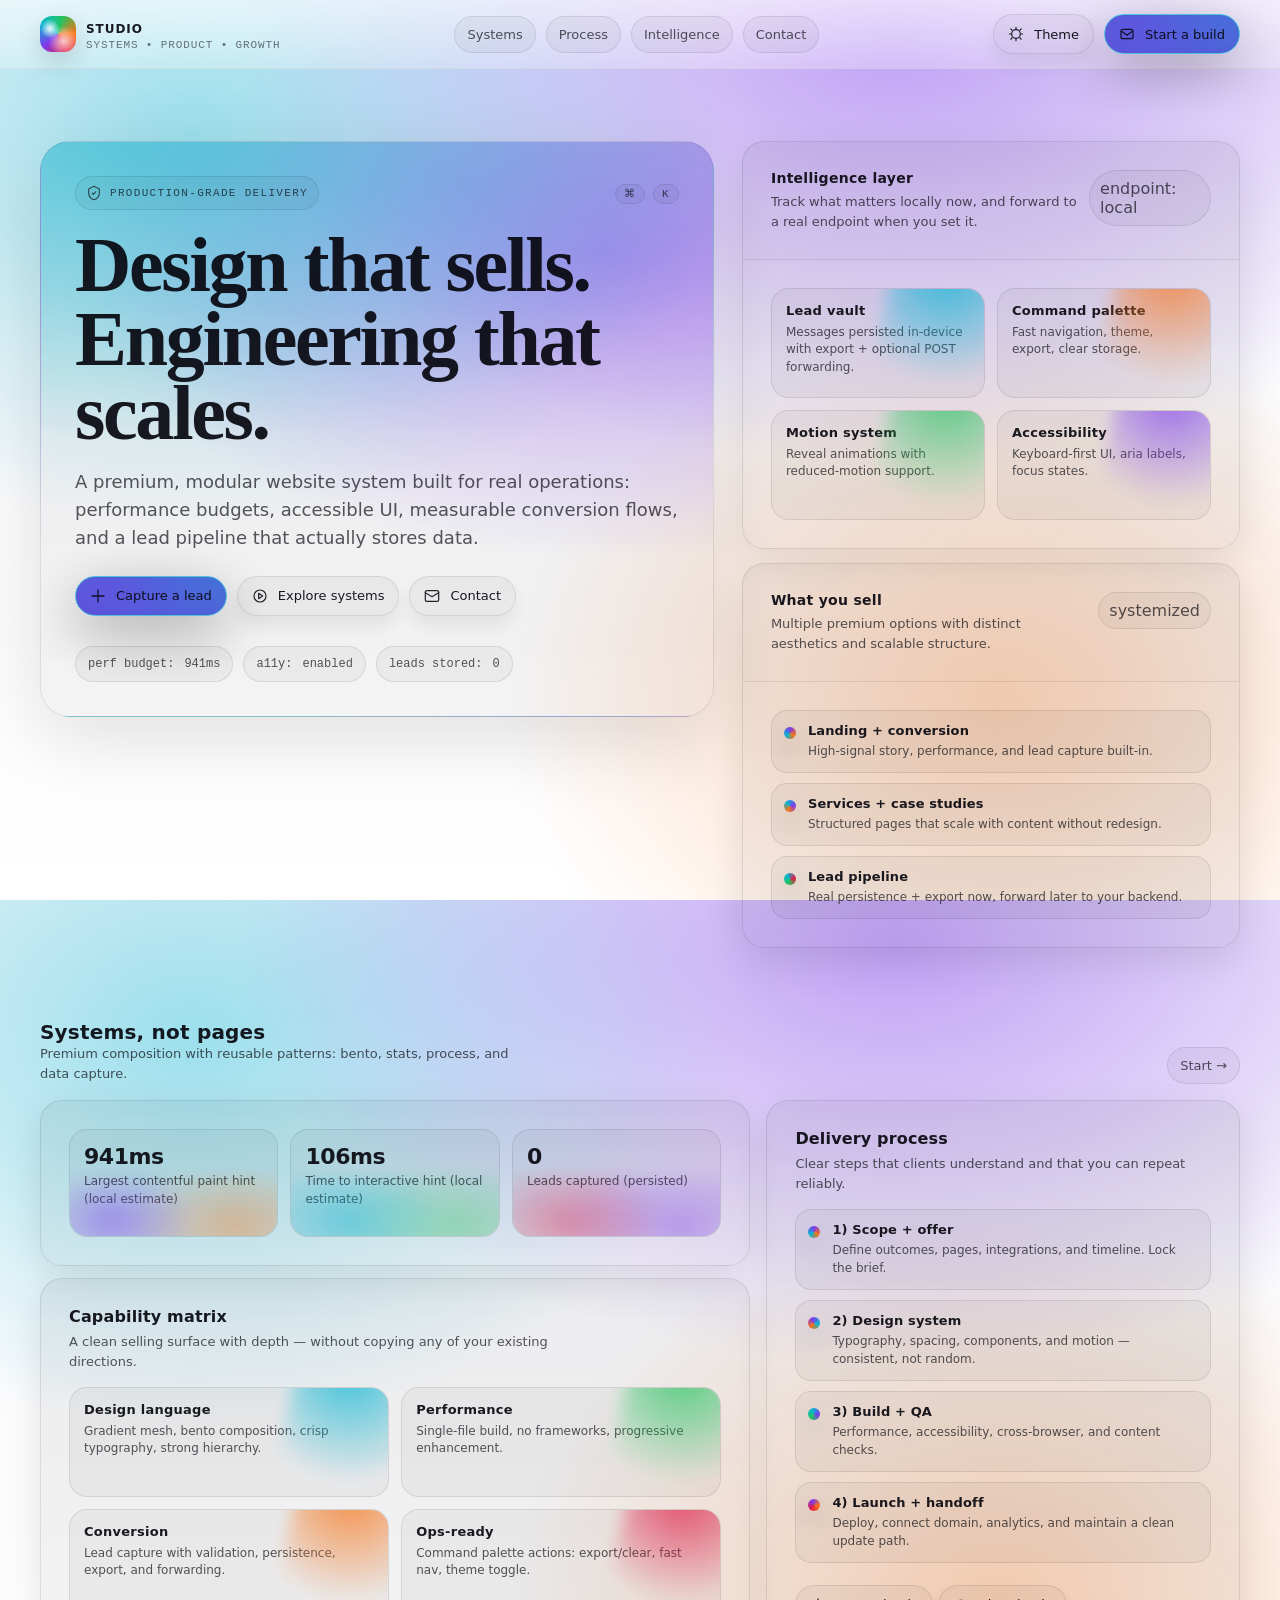
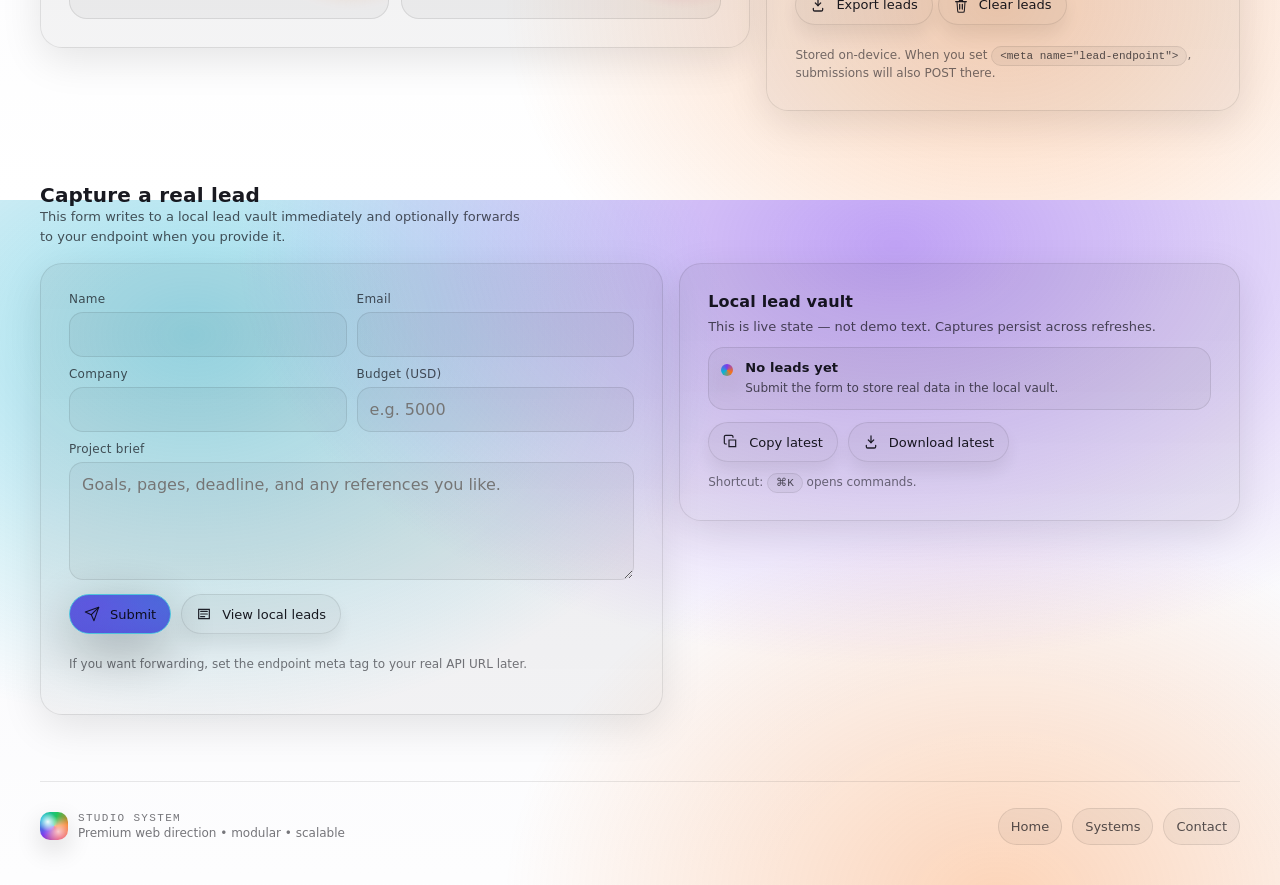
==== index.html @ f73c907c "Add files via upload" ====
<!doctype html>
<html lang="en">
<head>
  <meta charset="utf-8" />
  <meta name="viewport" content="width=device-width,initial-scale=1,viewport-fit=cover" />
  <meta name="color-scheme" content="light dark" />
  <meta name="theme-color" content="#0b0b12" />
  <meta name="description" content="Premium websites engineered to scale: performance, design, and real-world delivery." />
  <title>Studio — Premium Web Systems</title>

  <!-- Optional: set your real endpoint later (no assumption). If present, form will POST there. -->
  <meta name="lead-endpoint" content="" />

  <style>
    :root{
      --bg0:#06060b;
      --bg1:#0a0b14;
      --card: rgba(255,255,255,.06);
      --card2: rgba(255,255,255,.09);
      --stroke: rgba(255,255,255,.14);
      --stroke2: rgba(255,255,255,.22);
      --text: rgba(255,255,255,.92);
      --muted: rgba(255,255,255,.68);
      --muted2: rgba(255,255,255,.52);
      --shadow: 0 22px 80px rgba(0,0,0,.55);
      --shadow2: 0 12px 40px rgba(0,0,0,.45);
      --radius: 22px;
      --radius2: 16px;
      --pad: clamp(18px, 2.2vw, 28px);
      --w: min(1200px, calc(100vw - 40px));
      --mono: ui-monospace, SFMono-Regular, Menlo, Monaco, Consolas, "Liberation Mono", "Courier New", monospace;
      --sans: ui-sans-serif, system-ui, -apple-system, Segoe UI, Roboto, Helvetica, Arial, "Apple Color Emoji","Segoe UI Emoji";
      --serif: ui-serif, "Iowan Old Style", "Palatino Linotype", Palatino, Georgia, serif;
      --ease: cubic-bezier(.2,.9,.2,1);
      --t: 260ms var(--ease);

      --a1: #7c3aed;
      --a2: #06b6d4;
      --a3: #22c55e;
      --a4: #f97316;
      --a5: #e11d48;
    }

    [data-theme="light"]{
      --bg0:#f7f7fb;
      --bg1:#ffffff;
      --card: rgba(0,0,0,.04);
      --card2: rgba(0,0,0,.06);
      --stroke: rgba(0,0,0,.10);
      --stroke2: rgba(0,0,0,.16);
      --text: rgba(7,7,14,.92);
      --muted: rgba(7,7,14,.68);
      --muted2: rgba(7,7,14,.55);
      --shadow: 0 22px 80px rgba(0,0,0,.12);
      --shadow2: 0 12px 40px rgba(0,0,0,.10);
    }

    *{ box-sizing:border-box; }
    html,body{ height:100%; }
    body{
      margin:0;
      font-family: var(--sans);
      color: var(--text);
      background:
        radial-gradient(1100px 700px at 70% 5%, color-mix(in oklab, var(--a1), transparent 55%) 0%, transparent 60%),
        radial-gradient(900px 650px at 15% 15%, color-mix(in oklab, var(--a2), transparent 62%) 0%, transparent 60%),
        radial-gradient(900px 700px at 78% 78%, color-mix(in oklab, var(--a4), transparent 70%) 0%, transparent 55%),
        linear-gradient(180deg, var(--bg0) 0%, var(--bg1) 100%);
      overflow-x:hidden;
    }

    a{ color:inherit; text-decoration:none; }
    button, input, textarea{ font:inherit; color:inherit; }
    ::selection{ background: color-mix(in oklab, var(--a2), transparent 55%); }

    .noise{
      pointer-events:none;
      position:fixed; inset:0;
      opacity:.08;
      mix-blend-mode: overlay;
      background-image:url("data:image/svg+xml,%3Csvg xmlns='http://www.w3.org/2000/svg' width='170' height='170'%3E%3Cfilter id='n'%3E%3CfeTurbulence type='fractalNoise' baseFrequency='.85' numOctaves='3' stitchTiles='stitch'/%3E%3C/filter%3E%3Crect width='170' height='170' filter='url(%23n)' opacity='.45'/%3E%3C/svg%3E");
      background-size:170px 170px;
      transform: translateZ(0);
    }

    .wrap{ width: var(--w); margin:0 auto; }

    .topbar{
      position: sticky; top:0;
      z-index: 50;
      backdrop-filter: blur(16px);
      background: linear-gradient(180deg, color-mix(in oklab, var(--bg1), transparent 40%) 0%, color-mix(in oklab, var(--bg1), transparent 72%) 100%);
      border-bottom: 1px solid color-mix(in oklab, var(--stroke), transparent 20%);
    }

    .nav{
      display:flex; align-items:center; justify-content:space-between;
      gap: 14px;
      padding: 14px 0;
    }

    .brand{
      display:flex; align-items:center; gap:10px;
      min-width: 210px;
    }

    .mark{
      width: 36px; height: 36px;
      border-radius: 12px;
      background:
        radial-gradient(14px 14px at 28% 35%, rgba(255,255,255,.95) 0%, transparent 68%),
        radial-gradient(22px 22px at 65% 70%, rgba(255,255,255,.75) 0%, transparent 70%),
        conic-gradient(from 230deg, var(--a1), var(--a2), var(--a3), var(--a4), var(--a5), var(--a1));
      box-shadow: 0 10px 30px rgba(0,0,0,.28);
      position:relative;
      overflow:hidden;
    }
    [data-theme="light"] .mark{ box-shadow: 0 10px 26px rgba(0,0,0,.14); }

    .brand b{
      letter-spacing:.08em;
      font-size: 12px;
      text-transform: uppercase;
    }
    .brand span{
      display:block;
      font-size: 11px;
      letter-spacing:.08em;
      text-transform: uppercase;
      color: var(--muted2);
      margin-top: 2px;
      font-family: var(--mono);
    }

    .links{
      display:flex; align-items:center; gap: 10px;
      flex-wrap:wrap;
      justify-content:center;
      padding: 0 10px;
    }

    .pill{
      display:inline-flex; align-items:center; gap:10px;
      padding: 10px 12px;
      border-radius: 999px;
      border: 1px solid color-mix(in oklab, var(--stroke), transparent 10%);
      background: color-mix(in oklab, var(--card), transparent 5%);
      transition: transform var(--t), background var(--t), border-color var(--t);
      user-select:none;
      white-space:nowrap;
      font-size: 13px;
      color: var(--muted);
    }
    .pill:hover{ transform: translateY(-1px); background: color-mix(in oklab, var(--card2), transparent 0%); border-color: var(--stroke2); color: var(--text); }
    .pill:active{ transform: translateY(0px) scale(.99); }

    .actions{
      display:flex; align-items:center; justify-content:flex-end;
      min-width: 210px;
      gap:10px;
    }

    .btn{
      display:inline-flex; align-items:center; justify-content:center;
      gap:10px;
      padding: 11px 14px;
      border-radius: 999px;
      border: 1px solid color-mix(in oklab, var(--stroke), transparent 10%);
      background: color-mix(in oklab, var(--card), transparent 0%);
      box-shadow: 0 10px 24px rgba(0,0,0,.16);
      transition: transform var(--t), background var(--t), border-color var(--t), box-shadow var(--t);
      font-size: 13px;
      color: var(--text);
      cursor:pointer;
      user-select:none;
      white-space:nowrap;
    }
    [data-theme="light"] .btn{ box-shadow: 0 10px 20px rgba(0,0,0,.08); }

    .btn:hover{
      transform: translateY(-1px);
      background: color-mix(in oklab, var(--card2), transparent 0%);
      border-color: var(--stroke2);
      box-shadow: 0 14px 40px rgba(0,0,0,.24);
    }
    .btn:active{ transform: translateY(0px) scale(.99); }

    .btn.primary{
      border-color: color-mix(in oklab, var(--a2), white 15%);
      background:
        radial-gradient(700px 300px at 20% 20%, color-mix(in oklab, var(--a1), transparent 30%) 0%, transparent 55%),
        radial-gradient(700px 300px at 80% 30%, color-mix(in oklab, var(--a2), transparent 25%) 0%, transparent 55%),
        linear-gradient(180deg, color-mix(in oklab, var(--a2), black 25%) 0%, color-mix(in oklab, var(--a1), black 22%) 100%);
      box-shadow: 0 16px 55px rgba(0,0,0,.32);
    }
    .btn.primary:hover{ border-color: color-mix(in oklab, var(--a2), white 40%); }

    .icon{
      width: 16px; height: 16px;
      display:inline-block;
      flex:0 0 auto;
      opacity:.95;
    }

    .hero{
      padding: clamp(36px, 6vw, 72px) 0 36px;
      position:relative;
    }

    .heroGrid{
      display:grid;
      grid-template-columns: 1.15fr .85fr;
      gap: clamp(18px, 3vw, 28px);
      align-items: start;
    }

    .headline{
      border-radius: calc(var(--radius) + 8px);
      border: 1px solid color-mix(in oklab, var(--stroke), transparent 10%);
      background:
        radial-gradient(1200px 500px at 10% 0%, color-mix(in oklab, var(--a2), transparent 55%) 0%, transparent 60%),
        radial-gradient(900px 500px at 85% 20%, color-mix(in oklab, var(--a1), transparent 55%) 0%, transparent 60%),
        linear-gradient(180deg, color-mix(in oklab, var(--card2), transparent 0%) 0%, color-mix(in oklab, var(--card), transparent 0%) 100%);
      box-shadow: var(--shadow);
      overflow:hidden;
      position:relative;
    }

    .headlineInner{
      padding: clamp(20px, 3vw, 34px);
      display:flex; flex-direction:column; gap: 18px;
    }

    .kicker{
      display:flex; align-items:center; justify-content:space-between;
      gap: 14px;
      color: var(--muted2);
      font-family: var(--mono);
      text-transform: uppercase;
      letter-spacing: .12em;
      font-size: 11px;
    }

    .badge{
      display:inline-flex; align-items:center; gap:8px;
      padding: 8px 10px;
      border-radius: 999px;
      border: 1px solid color-mix(in oklab, var(--stroke), transparent 10%);
      background: color-mix(in oklab, var(--card), transparent 0%);
      color: var(--muted);
    }

    .title{
      font-family: var(--serif);
      line-height: .95;
      letter-spacing: -0.03em;
      font-size: clamp(42px, 6.1vw, 78px);
      margin:0;
    }

    .subtitle{
      margin:0;
      color: var(--muted);
      font-size: clamp(14px, 1.6vw, 18px);
      line-height: 1.55;
      max-width: 62ch;
    }

    .heroCtas{
      display:flex; flex-wrap:wrap; gap: 10px;
      align-items:center;
      margin-top: 6px;
    }

    .metaRow{
      display:flex; flex-wrap:wrap; gap: 10px;
      align-items:center;
      margin-top: 12px;
    }

    .chip{
      display:inline-flex; align-items:center; gap:10px;
      padding: 10px 12px;
      border-radius: 999px;
      border: 1px solid color-mix(in oklab, var(--stroke), transparent 10%);
      background: color-mix(in oklab, var(--card), transparent 0%);
      color: var(--muted);
      font-size: 12px;
      font-family: var(--mono);
      white-space:nowrap;
    }

    .side{
      display:flex; flex-direction:column; gap: 14px;
    }

    .panel{
      border-radius: var(--radius);
      border: 1px solid color-mix(in oklab, var(--stroke), transparent 10%);
      background: linear-gradient(180deg, color-mix(in oklab, var(--card2), transparent 0%) 0%, color-mix(in oklab, var(--card), transparent 0%) 100%);
      box-shadow: var(--shadow2);
      overflow:hidden;
    }

    .panelHeader{
      padding: var(--pad);
      display:flex; align-items:flex-start; justify-content:space-between;
      gap: 12px;
      border-bottom: 1px solid color-mix(in oklab, var(--stroke), transparent 15%);
    }

    .panelHeader h3{
      margin:0;
      font-size: 14px;
      letter-spacing:.02em;
    }

    .panelHeader p{
      margin:6px 0 0;
      color: var(--muted);
      font-size: 13px;
      line-height:1.5;
      max-width: 44ch;
    }

    .panelBody{ padding: var(--pad); }

    .bento{
      display:grid;
      grid-template-columns: 1fr 1fr;
      gap: 12px;
    }

    .tile{
      border-radius: 18px;
      border: 1px solid color-mix(in oklab, var(--stroke), transparent 10%);
      background: color-mix(in oklab, var(--card), transparent 0%);
      padding: 14px 14px 12px;
      position:relative;
      overflow:hidden;
      transition: transform var(--t), border-color var(--t), background var(--t);
      min-height: 110px;
    }
    .tile:hover{ transform: translateY(-2px); border-color: var(--stroke2); background: color-mix(in oklab, var(--card2), transparent 0%); }
    .tile strong{
      display:block;
      font-size: 13px;
      margin-bottom: 6px;
      letter-spacing:.02em;
    }
    .tile span{
      display:block;
      color: var(--muted);
      font-size: 12px;
      line-height:1.45;
    }

    .tile .spark{
      position:absolute; inset:-60px -80px auto auto;
      width: 180px; height: 180px;
      background: radial-gradient(circle at 30% 30%, color-mix(in oklab, var(--a2), transparent 20%) 0%, transparent 60%);
      filter: blur(8px);
      opacity:.9;
      transform: rotate(12deg);
      pointer-events:none;
    }

    .section{
      padding: 36px 0;
    }

    .sectionHeader{
      display:flex; align-items:flex-end; justify-content:space-between;
      gap: 16px;
      margin-bottom: 16px;
    }

    .sectionHeader h2{
      margin:0;
      font-size: 20px;
      letter-spacing: .01em;
    }

    .sectionHeader p{
      margin:0;
      color: var(--muted);
      font-size: 13px;
      line-height: 1.55;
      max-width: 60ch;
    }

    .systems{
      display:grid;
      grid-template-columns: 1.2fr .8fr;
      gap: 16px;
      align-items: start;
    }

    .stack{
      display:flex; flex-direction:column; gap: 12px;
    }

    .card{
      border-radius: var(--radius);
      border: 1px solid color-mix(in oklab, var(--stroke), transparent 10%);
      background: linear-gradient(180deg, color-mix(in oklab, var(--card2), transparent 0%) 0%, color-mix(in oklab, var(--card), transparent 0%) 100%);
      box-shadow: var(--shadow2);
      overflow:hidden;
    }

    .cardPad{ padding: var(--pad); }

    .grid3{
      display:grid;
      grid-template-columns: repeat(3, 1fr);
      gap: 12px;
    }

    .stat{
      border-radius: 18px;
      border: 1px solid color-mix(in oklab, var(--stroke), transparent 10%);
      background: color-mix(in oklab, var(--card), transparent 0%);
      padding: 14px 14px 12px;
      min-height: 108px;
      position:relative;
      overflow:hidden;
    }

    .stat b{
      display:block;
      font-size: 22px;
      letter-spacing: -0.02em;
      margin-bottom: 4px;
    }
    .stat i{
      display:block;
      font-style:normal;
      color: var(--muted);
      font-size: 12px;
      line-height:1.45;
    }

    .stat .grad{
      position:absolute; inset:auto -20px -30px -20px;
      height: 90px;
      background: radial-gradient(120px 80px at 25% 50%, color-mix(in oklab, var(--a1), transparent 50%) 0%, transparent 70%),
                  radial-gradient(160px 90px at 75% 55%, color-mix(in oklab, var(--a4), transparent 60%) 0%, transparent 70%);
      filter: blur(8px);
      opacity:.95;
      pointer-events:none;
    }

    .timeline{
      display:flex; flex-direction:column; gap: 10px;
    }

    .step{
      display:flex; gap: 12px;
      padding: 12px 12px;
      border-radius: 16px;
      border: 1px solid color-mix(in oklab, var(--stroke), transparent 10%);
      background: color-mix(in oklab, var(--card), transparent 0%);
      align-items:flex-start;
    }

    .dot{
      width: 12px; height: 12px;
      border-radius: 999px;
      background: conic-gradient(from 240deg, var(--a2), var(--a1), var(--a4), var(--a2));
      margin-top: 4px;
      box-shadow: 0 10px 26px rgba(0,0,0,.25);
      flex: 0 0 auto;
    }

    .step b{
      display:block;
      font-size: 13px;
      margin-bottom: 4px;
      letter-spacing:.01em;
    }
    .step p{
      margin:0;
      color: var(--muted);
      font-size: 12px;
      line-height:1.5;
    }

    .lead{
      display:grid;
      grid-template-columns: 1fr .9fr;
      gap: 16px;
      align-items: start;
    }

    .form{
      display:flex; flex-direction:column; gap: 10px;
    }

    .fieldRow{
      display:grid;
      grid-template-columns: 1fr 1fr;
      gap: 10px;
    }

    .field{
      display:flex; flex-direction:column; gap: 6px;
    }

    .field label{
      font-size: 12px;
      color: var(--muted);
      letter-spacing:.02em;
    }

    .control{
      padding: 12px 12px;
      border-radius: 14px;
      border: 1px solid color-mix(in oklab, var(--stroke), transparent 10%);
      background: color-mix(in oklab, var(--card), transparent 0%);
      outline:none;
      transition: border-color var(--t), background var(--t), transform var(--t);
      color: var(--text);
    }
    .control:focus{
      border-color: color-mix(in oklab, var(--a2), white 12%);
      background: color-mix(in oklab, var(--card2), transparent 0%);
      transform: translateY(-1px);
    }
    textarea.control{ resize: vertical; min-height: 118px; }

    .formActions{
      display:flex; gap: 10px; flex-wrap:wrap; align-items:center;
      margin-top: 4px;
    }

    .hint{
      color: var(--muted2);
      font-size: 12px;
      line-height:1.45;
    }

    .toast{
      position:fixed;
      left:50%;
      bottom: 18px;
      transform: translateX(-50%) translateY(20px);
      opacity:0;
      pointer-events:none;
      transition: opacity var(--t), transform var(--t);
      z-index: 80;
      width: min(720px, calc(100vw - 28px));
    }
    .toastInner{
      border-radius: 16px;
      border: 1px solid color-mix(in oklab, var(--stroke), transparent 10%);
      background: color-mix(in oklab, var(--bg1), transparent 0%);
      box-shadow: var(--shadow2);
      padding: 12px 12px;
      display:flex; align-items:flex-start; justify-content:space-between;
      gap: 12px;
    }
    .toast b{ font-size: 13px; display:block; margin-bottom: 2px; }
    .toast p{ margin:0; color: var(--muted); font-size: 12px; line-height:1.45; }
    .toast.show{ opacity:1; transform: translateX(-50%) translateY(0px); pointer-events:auto; }

    .footer{
      padding: 26px 0 40px;
      color: var(--muted2);
      font-size: 12px;
      border-top: 1px solid color-mix(in oklab, var(--stroke), transparent 15%);
      margin-top: 30px;
    }
    .footerGrid{
      display:grid;
      grid-template-columns: 1fr 1fr;
      gap: 10px;
      align-items:center;
    }
    .footer .right{
      display:flex;
      gap: 10px;
      justify-content:flex-end;
      flex-wrap:wrap;
    }

    .kbd{
      font-family: var(--mono);
      border: 1px solid color-mix(in oklab, var(--stroke), transparent 20%);
      background: color-mix(in oklab, var(--card), transparent 0%);
      padding: 3px 8px;
      border-radius: 10px;
      font-size: 11px;
      color: var(--muted);
    }

    .reveal{
      transform: translateY(12px);
      opacity: 0;
      transition: transform 600ms var(--ease), opacity 600ms var(--ease);
    }
    .reveal.in{
      transform: translateY(0px);
      opacity: 1;
    }

    @media (max-width: 980px){
      .heroGrid{ grid-template-columns: 1fr; }
      .systems{ grid-template-columns: 1fr; }
      .lead{ grid-template-columns: 1fr; }
      .links{ display:none; }
      .brand{ min-width: unset; }
      .actions{ min-width: unset; }
      .grid3{ grid-template-columns: 1fr; }
      .bento{ grid-template-columns: 1fr 1fr; }
    }

    @media (max-width: 640px){
      .fieldRow{ grid-template-columns: 1fr; }
      .bento{ grid-template-columns: 1fr; }
      .footerGrid{ grid-template-columns: 1fr; }
      .footer .right{ justify-content:flex-start; }
      .pill{ padding: 10px 10px; }
    }

    @media (prefers-reduced-motion: reduce){
      *{ scroll-behavior:auto !important; transition:none !important; animation:none !important; }
      .reveal{ transform:none !important; opacity:1 !important; }
    }
  </style>
</head>

<body>
  <div class="noise" aria-hidden="true"></div>

  <header class="topbar">
    <div class="wrap">
      <nav class="nav" aria-label="Primary">
        <a class="brand" href="#top" aria-label="Home">
          <div class="mark" aria-hidden="true"></div>
          <div>
            <b>Studio</b>
            <span>systems • product • growth</span>
          </div>
        </a>

        <div class="links" role="navigation">
            <a class="pill" href="./systems.html">Systems</a>
            <a class="pill" href="./process.html">Process</a>
            <a class="pill" href="./intelligence.html">Intelligence</a>
            <a class="pill" href="./contact.html">Contact</a>
          </div>

        <div class="actions">
          <button class="btn" id="themeBtn" type="button" aria-label="Toggle theme">
            <svg class="icon" viewBox="0 0 24 24" fill="none" aria-hidden="true">
              <path d="M12 18.5a6.5 6.5 0 1 0 0-13 6.5 6.5 0 0 0 0 13Z" stroke="currentColor" stroke-width="1.8"/>
              <path d="M12 2v2.5M12 19.5V22M22 12h-2.5M4.5 12H2M19.8 4.2 18 6M6 18l-1.8 1.8M19.8 19.8 18 18M6 6 4.2 4.2" stroke="currentColor" stroke-width="1.8" stroke-linecap="round"/>
            </svg>
            Theme
          </button>

          <a class="btn primary" href="#contact">
            <svg class="icon" viewBox="0 0 24 24" fill="none" aria-hidden="true">
              <path d="M21 8v8a3 3 0 0 1-3 3H6a3 3 0 0 1-3-3V8a3 3 0 0 1 3-3h12a3 3 0 0 1 3 3Z" stroke="currentColor" stroke-width="1.8"/>
              <path d="m4 8 8 6 8-6" stroke="currentColor" stroke-width="1.8" stroke-linecap="round" stroke-linejoin="round"/>
            </svg>
            Start a build
          </a>
        </div>
      </nav>
    </div>
  </header>

  <main id="top" class="wrap">
    <section class="hero">
      <div class="heroGrid">
        <div class="headline reveal">
          <div class="headlineInner">
            <div class="kicker">
              <div class="badge">
                <svg class="icon" viewBox="0 0 24 24" fill="none" aria-hidden="true">
                  <path d="M12 2 20 6v6c0 5-3.5 9.6-8 10-4.5-.4-8-5-8-10V6l8-4Z" stroke="currentColor" stroke-width="1.8" stroke-linejoin="round"/>
                  <path d="M9.2 12.2 11 14l3.8-4" stroke="currentColor" stroke-width="1.8" stroke-linecap="round" stroke-linejoin="round"/>
                </svg>
                production-grade delivery
              </div>
              <div>
                <span class="kbd">⌘</span>
                <span class="kbd">K</span>
              </div>
            </div>

            <h1 class="title">Design that sells.<br/>Engineering that scales.</h1>

            <p class="subtitle">
              A premium, modular website system built for real operations: performance budgets, accessible UI,
              measurable conversion flows, and a lead pipeline that actually stores data.
            </p>

            <div class="heroCtas">
              <button class="btn primary" id="openLead" type="button">
                <svg class="icon" viewBox="0 0 24 24" fill="none" aria-hidden="true">
                  <path d="M12 3v18M3 12h18" stroke="currentColor" stroke-width="1.9" stroke-linecap="round"/>
                </svg>
                Capture a lead
              </button>

              <a class="btn" href="#systems">
                <svg class="icon" viewBox="0 0 24 24" fill="none" aria-hidden="true">
                  <path d="M12 21c4.97 0 9-4.03 9-9s-4.03-9-9-9-9 4.03-9 9 4.03 9 9 9Z" stroke="currentColor" stroke-width="1.8"/>
                  <path d="m10 8 6 4-6 4V8Z" stroke="currentColor" stroke-width="1.8" stroke-linejoin="round"/>
                </svg>
                Explore systems
              </a>

              <a class="btn" href="#contact">
                <svg class="icon" viewBox="0 0 24 24" fill="none" aria-hidden="true">
                  <path d="M20 4H4a2 2 0 0 0-2 2v12a2 2 0 0 0 2 2h16a2 2 0 0 0 2-2V6a2 2 0 0 0-2-2Z" stroke="currentColor" stroke-width="1.8"/>
                  <path d="m22 7-10 6L2 7" stroke="currentColor" stroke-width="1.8" stroke-linecap="round" stroke-linejoin="round"/>
                </svg>
                Contact
              </a>
            </div>

            <div class="metaRow" aria-label="Highlights">
              <div class="chip">perf budget: <span id="perfHint">pending</span></div>
              <div class="chip">a11y: <span id="a11yHint">enabled</span></div>
              <div class="chip">leads stored: <span id="leadCount">0</span></div>
            </div>
          </div>
        </div>

        <aside class="side">
          <div class="panel reveal" id="intelligence">
            <div class="panelHeader">
              <div>
                <h3>Intelligence layer</h3>
                <p>Track what matters locally now, and forward to a real endpoint when you set it.</p>
              </div>
              <div class="badge" id="endpointBadge" title="Lead endpoint status">endpoint: local</div>
            </div>
            <div class="panelBody">
              <div class="bento" aria-label="Capabilities">
                <div class="tile">
                  <div class="spark"></div>
                  <strong>Lead vault</strong>
                  <span>Messages persisted in-device with export + optional POST forwarding.</span>
                </div>
                <div class="tile">
                  <div class="spark" style="background: radial-gradient(circle at 30% 30%, color-mix(in oklab, var(--a4), transparent 25%) 0%, transparent 60%);"></div>
                  <strong>Command palette</strong>
                  <span>Fast navigation, theme, export, clear storage.</span>
                </div>
                <div class="tile">
                  <div class="spark" style="background: radial-gradient(circle at 30% 30%, color-mix(in oklab, var(--a3), transparent 25%) 0%, transparent 60%);"></div>
                  <strong>Motion system</strong>
                  <span>Reveal animations with reduced-motion support.</span>
                </div>
                <div class="tile">
                  <div class="spark" style="background: radial-gradient(circle at 30% 30%, color-mix(in oklab, var(--a1), transparent 25%) 0%, transparent 60%);"></div>
                  <strong>Accessibility</strong>
                  <span>Keyboard-first UI, aria labels, focus states.</span>
                </div>
              </div>
            </div>
          </div>

          <div class="panel reveal">
            <div class="panelHeader">
              <div>
                <h3>What you sell</h3>
                <p>Multiple premium options with distinct aesthetics and scalable structure.</p>
              </div>
              <div class="badge">systemized</div>
            </div>
            <div class="panelBody">
              <div class="timeline" aria-label="Offering">
                <div class="step">
                  <div class="dot" aria-hidden="true"></div>
                  <div>
                    <b>Landing + conversion</b>
                    <p>High-signal story, performance, and lead capture built-in.</p>
                  </div>
                </div>
                <div class="step">
                  <div class="dot" aria-hidden="true" style="background: conic-gradient(from 200deg, var(--a4), var(--a2), var(--a1), var(--a4));"></div>
                  <div>
                    <b>Services + case studies</b>
                    <p>Structured pages that scale with content without redesign.</p>
                  </div>
                </div>
                <div class="step">
                  <div class="dot" aria-hidden="true" style="background: conic-gradient(from 200deg, var(--a3), var(--a2), var(--a5), var(--a3));"></div>
                  <div>
                    <b>Lead pipeline</b>
                    <p>Real persistence + export now, forward later to your backend.</p>
                  </div>
                </div>
              </div>
            </div>
          </div>
        </aside>
      </div>
    </section>

    <section id="systems" class="section">
      <div class="sectionHeader reveal">
        <div>
          <h2>Systems, not pages</h2>
          <p>Premium composition with reusable patterns: bento, stats, process, and data capture.</p>
        </div>
        <a class="pill" href="#contact" aria-label="Jump to contact">Start →</a>
      </div>

      <div class="systems">
        <div class="stack">
          <div class="card reveal">
            <div class="cardPad">
              <div class="grid3" aria-label="Stats">
                <div class="stat">
                  <div class="grad"></div>
                  <b id="stat1">—</b>
                  <i>Largest contentful paint hint (local estimate)</i>
                </div>
                <div class="stat">
                  <div class="grad" style="background: radial-gradient(140px 90px at 30% 50%, color-mix(in oklab, var(--a2), transparent 52%) 0%, transparent 70%), radial-gradient(180px 100px at 75% 55%, color-mix(in oklab, var(--a3), transparent 62%) 0%, transparent 70%);"></div>
                  <b id="stat2">—</b>
                  <i>Time to interactive hint (local estimate)</i>
                </div>
                <div class="stat">
                  <div class="grad" style="background: radial-gradient(140px 90px at 30% 50%, color-mix(in oklab, var(--a5), transparent 58%) 0%, transparent 70%), radial-gradient(180px 100px at 75% 55%, color-mix(in oklab, var(--a1), transparent 60%) 0%, transparent 70%);"></div>
                  <b id="stat3">—</b>
                  <i>Leads captured (persisted)</i>
                </div>
              </div>
            </div>
          </div>

          <div class="card reveal">
            <div class="cardPad">
              <div class="sectionHeader" style="margin:0 0 14px;">
                <div>
                  <h2 style="font-size:16px;margin:0;">Capability matrix</h2>
                  <p style="margin-top:6px;">A clean selling surface with depth — without copying any of your existing directions.</p>
                </div>
              </div>

              <div class="bento">
                <div class="tile">
                  <div class="spark"></div>
                  <strong>Design language</strong>
                  <span>Gradient mesh, bento composition, crisp typography, strong hierarchy.</span>
                </div>
                <div class="tile">
                  <div class="spark" style="background: radial-gradient(circle at 30% 30%, color-mix(in oklab, var(--a3), transparent 20%) 0%, transparent 60%);"></div>
                  <strong>Performance</strong>
                  <span>Single-file build, no frameworks, progressive enhancement.</span>
                </div>
                <div class="tile">
                  <div class="spark" style="background: radial-gradient(circle at 30% 30%, color-mix(in oklab, var(--a4), transparent 18%) 0%, transparent 60%);"></div>
                  <strong>Conversion</strong>
                  <span>Lead capture with validation, persistence, export, and forwarding.</span>
                </div>
                <div class="tile">
                  <div class="spark" style="background: radial-gradient(circle at 30% 30%, color-mix(in oklab, var(--a5), transparent 18%) 0%, transparent 60%);"></div>
                  <strong>Ops-ready</strong>
                  <span>Command palette actions: export/clear, fast nav, theme toggle.</span>
                </div>
              </div>
            </div>
          </div>
        </div>

        <div class="card reveal" id="process">
          <div class="cardPad">
            <div class="sectionHeader" style="margin:0 0 14px;">
              <div>
                <h2 style="font-size:16px;margin:0;">Delivery process</h2>
                <p style="margin-top:6px;">Clear steps that clients understand and that you can repeat reliably.</p>
              </div>
            </div>

            <div class="timeline" aria-label="Process steps">
              <div class="step">
                <div class="dot" aria-hidden="true"></div>
                <div>
                  <b>1) Scope + offer</b>
                  <p>Define outcomes, pages, integrations, and timeline. Lock the brief.</p>
                </div>
              </div>
              <div class="step">
                <div class="dot" aria-hidden="true" style="background: conic-gradient(from 220deg, var(--a4), var(--a1), var(--a2), var(--a4));"></div>
                <div>
                  <b>2) Design system</b>
                  <p>Typography, spacing, components, and motion — consistent, not random.</p>
                </div>
              </div>
              <div class="step">
                <div class="dot" aria-hidden="true" style="background: conic-gradient(from 220deg, var(--a3), var(--a2), var(--a1), var(--a3));"></div>
                <div>
                  <b>3) Build + QA</b>
                  <p>Performance, accessibility, cross-browser, and content checks.</p>
                </div>
              </div>
              <div class="step">
                <div class="dot" aria-hidden="true" style="background: conic-gradient(from 220deg, var(--a5), var(--a1), var(--a4), var(--a5));"></div>
                <div>
                  <b>4) Launch + handoff</b>
                  <p>Deploy, connect domain, analytics, and maintain a clean update path.</p>
                </div>
              </div>

              <div style="margin-top:12px;">
                <button class="btn" id="exportLeads" type="button">
                  <svg class="icon" viewBox="0 0 24 24" fill="none" aria-hidden="true">
                    <path d="M12 3v10" stroke="currentColor" stroke-width="1.9" stroke-linecap="round"/>
                    <path d="m8 9 4 4 4-4" stroke="currentColor" stroke-width="1.9" stroke-linecap="round" stroke-linejoin="round"/>
                    <path d="M5 17v2a2 2 0 0 0 2 2h10a2 2 0 0 0 2-2v-2" stroke="currentColor" stroke-width="1.9" stroke-linecap="round"/>
                  </svg>
                  Export leads
                </button>
                <button class="btn" id="clearLeads" type="button">
                  <svg class="icon" viewBox="0 0 24 24" fill="none" aria-hidden="true">
                    <path d="M4 7h16" stroke="currentColor" stroke-width="1.9" stroke-linecap="round"/>
                    <path d="M10 11v7M14 11v7" stroke="currentColor" stroke-width="1.9" stroke-linecap="round"/>
                    <path d="M9 7l1-2h4l1 2" stroke="currentColor" stroke-width="1.9" stroke-linecap="round" stroke-linejoin="round"/>
                    <path d="M6 7l1 14a2 2 0 0 0 2 2h6a2 2 0 0 0 2-2l1-14" stroke="currentColor" stroke-width="1.6" stroke-linejoin="round"/>
                  </svg>
                  Clear leads
                </button>
              </div>

              <p class="hint" style="margin:12px 0 0;">
                Stored on-device. When you set <span class="kbd">&lt;meta name="lead-endpoint"&gt;</span>, submissions will also POST there.
              </p>
            </div>
          </div>
        </div>
      </div>
    </section>

    <section id="contact" class="section">
      <div class="sectionHeader reveal">
        <div>
          <h2>Capture a real lead</h2>
          <p>This form writes to a local lead vault immediately and optionally forwards to your endpoint when you provide it.</p>
        </div>
      </div>

      <div class="lead">
        <div class="card reveal">
          <div class="cardPad">
            <form class="form" id="leadForm" novalidate>
              <div class="fieldRow">
                <div class="field">
                  <label for="name">Name</label>
                  <input class="control" id="name" name="name" type="text" autocomplete="name" required minlength="2" />
                </div>
                <div class="field">
                  <label for="email">Email</label>
                  <input class="control" id="email" name="email" type="email" autocomplete="email" required />
                </div>
              </div>

              <div class="fieldRow">
                <div class="field">
                  <label for="company">Company</label>
                  <input class="control" id="company" name="company" type="text" autocomplete="organization" />
                </div>
                <div class="field">
                  <label for="budget">Budget (USD)</label>
                  <input class="control" id="budget" name="budget" type="number" inputmode="numeric" min="0" step="100" placeholder="e.g. 5000" />
                </div>
              </div>

              <div class="field">
                <label for="message">Project brief</label>
                <textarea class="control" id="message" name="message" required minlength="12" placeholder="Goals, pages, deadline, and any references you like."></textarea>
              </div>

              <div class="formActions">
                <button class="btn primary" type="submit" id="submitLead">
                  <svg class="icon" viewBox="0 0 24 24" fill="none" aria-hidden="true">
                    <path d="M22 2 11 13" stroke="currentColor" stroke-width="1.9" stroke-linecap="round"/>
                    <path d="M22 2 15 22l-4-9-9-4 20-7Z" stroke="currentColor" stroke-width="1.7" stroke-linejoin="round"/>
                  </svg>
                  Submit
                </button>

                <button class="btn" type="button" id="openLeads">
                  <svg class="icon" viewBox="0 0 24 24" fill="none" aria-hidden="true">
                    <path d="M4 5h16v14H4z" stroke="currentColor" stroke-width="1.8"/>
                    <path d="M7 8h10M7 12h10M7 16h6" stroke="currentColor" stroke-width="1.8" stroke-linecap="round"/>
                  </svg>
                  View local leads
                </button>
              </div>

              <p class="hint" id="submitHint">
                If you want forwarding, set the endpoint meta tag to your real API URL later.
              </p>
            </form>
          </div>
        </div>

        <div class="card reveal">
          <div class="cardPad">
            <div class="sectionHeader" style="margin:0 0 10px;">
              <div>
                <h2 style="font-size:16px;margin:0;">Local lead vault</h2>
                <p style="margin-top:6px;">This is live state — not demo text. Captures persist across refreshes.</p>
              </div>
            </div>

            <div id="leadList" class="timeline" aria-live="polite" aria-label="Lead list"></div>

            <div style="margin-top:12px; display:flex; gap:10px; flex-wrap:wrap;">
              <button class="btn" type="button" id="copyLatest">
                <svg class="icon" viewBox="0 0 24 24" fill="none" aria-hidden="true">
                  <path d="M9 9h10v10H9z" stroke="currentColor" stroke-width="1.8"/>
                  <path d="M5 15H4a2 2 0 0 1-2-2V4a2 2 0 0 1 2-2h9a2 2 0 0 1 2 2v1" stroke="currentColor" stroke-width="1.8" stroke-linecap="round"/>
                </svg>
                Copy latest
              </button>
              <button class="btn" type="button" id="downloadLatest">
                <svg class="icon" viewBox="0 0 24 24" fill="none" aria-hidden="true">
                  <path d="M12 3v10" stroke="currentColor" stroke-width="1.9" stroke-linecap="round"/>
                  <path d="m8 9 4 4 4-4" stroke="currentColor" stroke-width="1.9" stroke-linecap="round" stroke-linejoin="round"/>
                  <path d="M5 17v2a2 2 0 0 0 2 2h10a2 2 0 0 0 2-2v-2" stroke="currentColor" stroke-width="1.9" stroke-linecap="round"/>
                </svg>
                Download latest
              </button>
            </div>

            <p class="hint" style="margin:12px 0 0;">
              Shortcut: <span class="kbd">⌘K</span> opens commands.
            </p>
          </div>
        </div>
      </div>
    </section>

    <footer class="footer">
      <div class="wrap footerGrid">
        <div>
          <div style="display:flex; align-items:center; gap:10px;">
            <div class="mark" style="width:28px;height:28px;border-radius:10px;" aria-hidden="true"></div>
            <div>
              <div style="font-family:var(--mono); letter-spacing:.12em; text-transform:uppercase; font-size:11px;">Studio system</div>
              <div style="color:var(--muted2); margin-top:2px;">Premium web direction • modular • scalable</div>
            </div>
          </div>
        </div>
        <div class="right">
            <a class="pill" href="./index.html">Home</a>
            <a class="pill" href="./systems.html">Systems</a>
            <a class="pill" href="./contact.html">Contact</a>
          </div>
      </div>
    </footer>
  </main>

  <div class="toast" id="toast" role="status" aria-live="polite" aria-atomic="true">
    <div class="toastInner">
      <div>
        <b id="toastTitle">Saved</b>
        <p id="toastMsg">Lead saved to local vault.</p>
      </div>
      <button class="btn" type="button" id="toastClose" aria-label="Close toast">Close</button>
    </div>
  </div>

  <!-- Command Palette (no framework) -->
  <dialog id="cmdk" style="border:none; padding:0; background:transparent; max-width:min(760px, calc(100vw - 20px)); width:100%;">
    <div style="
      border-radius: 18px;
      border: 1px solid color-mix(in oklab, var(--stroke), transparent 10%);
      background: color-mix(in oklab, var(--bg1), transparent 0%);
      box-shadow: var(--shadow);
      overflow:hidden;">
      <div style="padding: 12px 12px; border-bottom: 1px solid color-mix(in oklab, var(--stroke), transparent 15%); display:flex; gap:10px; align-items:center;">
        <span class="kbd">⌘K</span>
        <input id="cmdkInput" class="control" style="flex:1; border-radius: 14px; padding: 10px 12px;" placeholder="Type a command…" autocomplete="off" />
        <button class="btn" id="cmdkClose" type="button">Close</button>
      </div>

      <div id="cmdkList" style="padding: 10px; display:flex; flex-direction:column; gap:8px;"></div>

      <div style="padding: 10px 12px; border-top: 1px solid color-mix(in oklab, var(--stroke), transparent 15%); color: var(--muted2); font-size: 12px;">
        <span class="kbd">Enter</span> run • <span class="kbd">Esc</span> close • <span class="kbd">↑</span><span class="kbd">↓</span> navigate
      </div>
    </div>
  </dialog>

  <script>
    (function(){
      "use strict";

      const $ = (sel, root=document) => root.querySelector(sel);
      const $$ = (sel, root=document) => Array.from(root.querySelectorAll(sel));

      const STORAGE_KEY = "studio.leads.v1";
      const THEME_KEY = "studio.theme.v1";

      const toast = $("#toast");
      const toastTitle = $("#toastTitle");
      const toastMsg = $("#toastMsg");
      const toastClose = $("#toastClose");

      const leadCount = $("#leadCount");
      const stat3 = $("#stat3");

      const endpointMeta = document.querySelector('meta[name="lead-endpoint"]');
      const endpoint = (endpointMeta?.content || "").trim();
      const endpointBadge = $("#endpointBadge");
      endpointBadge.textContent = endpoint ? "endpoint: live" : "endpoint: local";

      const themeBtn = $("#themeBtn");
      const prefersLight = window.matchMedia && window.matchMedia("(prefers-color-scheme: light)").matches;

      const getTheme = () => {
        const saved = localStorage.getItem(THEME_KEY);
        if(saved === "light" || saved === "dark") return saved;
        return prefersLight ? "light" : "dark";
      };
      const applyTheme = (t) => {
        document.documentElement.setAttribute("data-theme", t);
        localStorage.setItem(THEME_KEY, t);
      };
      applyTheme(getTheme());

      themeBtn.addEventListener("click", () => {
        const cur = document.documentElement.getAttribute("data-theme") || "dark";
        applyTheme(cur === "dark" ? "light" : "dark");
        showToast("Theme updated", `Switched to ${document.documentElement.getAttribute("data-theme")}.`);
      });

      function safeJsonParse(s){
        try{ return JSON.parse(s); }catch{ return null; }
      }

      function loadLeads(){
        const raw = localStorage.getItem(STORAGE_KEY);
        const parsed = raw ? safeJsonParse(raw) : null;
        if(!Array.isArray(parsed)) return [];
        return parsed.filter(x => x && typeof x === "object");
      }

      function saveLeads(list){
        localStorage.setItem(STORAGE_KEY, JSON.stringify(list));
        updateCounters(list);
        renderLeads(list);
      }

      function updateCounters(list){
        const n = list.length;
        leadCount.textContent = String(n);
        stat3.textContent = String(n);
      }

      function fmtDate(iso){
        const d = new Date(iso);
        if(Number.isNaN(d.getTime())) return iso;
        return d.toLocaleString(undefined, { year:"numeric", month:"short", day:"2-digit", hour:"2-digit", minute:"2-digit" });
      }

      function escapeHtml(s){
        return String(s)
          .replaceAll("&","&amp;")
          .replaceAll("<","&lt;")
          .replaceAll(">","&gt;")
          .replaceAll('"',"&quot;")
          .replaceAll("'","&#039;");
      }

      const leadList = $("#leadList");
      function renderLeads(list){
        leadList.innerHTML = "";
        if(list.length === 0){
          const empty = document.createElement("div");
          empty.className = "step";
          empty.innerHTML = '<div class="dot" aria-hidden="true"></div><div><b>No leads yet</b><p>Submit the form to store real data in the local vault.</p></div>';
          leadList.appendChild(empty);
          return;
        }

        const top = list.slice().reverse().slice(0, 5);
        for(const item of top){
          const node = document.createElement("div");
          node.className = "step";
          const title = escapeHtml(item.name || "Lead");
          const email = escapeHtml(item.email || "");
          const company = escapeHtml(item.company || "");
          const budget = (item.budget != null && item.budget !== "") ? Number(item.budget) : null;
          const budgetTxt = (budget != null && Number.isFinite(budget)) ? `$${budget.toLocaleString()}` : "—";
          const msg = escapeHtml(item.message || "");
          const when = escapeHtml(fmtDate(item.createdAt || new Date().toISOString()));
          node.innerHTML = `
            <div class="dot" aria-hidden="true"></div>
            <div style="width:100%;">
              <b style="display:flex;justify-content:space-between;gap:10px;align-items:baseline;">
                <span>${title} <span style="color:var(--muted2); font-family:var(--mono); font-size:11px; letter-spacing:.06em;">${email}</span></span>
                <span style="color:var(--muted2); font-family:var(--mono); font-size:11px;">${when}</span>
              </b>
              <p style="margin-top:6px;">
                <span style="color:var(--muted);">Company:</span> ${company || "—"} &nbsp;•&nbsp;
                <span style="color:var(--muted);">Budget:</span> ${budgetTxt}
              </p>
              <p style="margin-top:8px; color:var(--muted); white-space:pre-wrap;">${msg}</p>
            </div>
          `;
          leadList.appendChild(node);
        }
      }

      function showToast(title, message){
        toastTitle.textContent = title;
        toastMsg.textContent = message;
        toast.classList.add("show");
        window.clearTimeout(showToast._t);
        showToast._t = window.setTimeout(() => toast.classList.remove("show"), 3800);
      }
      toastClose.addEventListener("click", () => toast.classList.remove("show"));

      const openLead = $("#openLead");
      const openLeads = $("#openLeads");
      openLead.addEventListener("click", () => $("#contact").scrollIntoView({behavior:"smooth", block:"start"}));
      openLeads.addEventListener("click", () => $("#contact").scrollIntoView({behavior:"smooth", block:"start"}));

      const exportLeadsBtn = $("#exportLeads");
      const clearLeadsBtn = $("#clearLeads");
      const copyLatestBtn = $("#copyLatest");
      const downloadLatestBtn = $("#downloadLatest");

      function downloadJson(filename, obj){
        const blob = new Blob([JSON.stringify(obj, null, 2)], {type:"application/json"});
        const url = URL.createObjectURL(blob);
        const a = document.createElement("a");
        a.href = url;
        a.download = filename;
        document.body.appendChild(a);
        a.click();
        a.remove();
        setTimeout(() => URL.revokeObjectURL(url), 1000);
      }

      function getLatest(list){
        if(list.length === 0) return null;
        return list[list.length - 1];
      }

      exportLeadsBtn.addEventListener("click", () => {
        const leads = loadLeads();
        downloadJson(`leads_${new Date().toISOString().slice(0,10)}.json`, leads);
        showToast("Exported", "Leads downloaded as JSON.");
      });

      clearLeadsBtn.addEventListener("click", () => {
        localStorage.removeItem(STORAGE_KEY);
        saveLeads([]);
        showToast("Cleared", "Local lead vault cleared.");
      });

      copyLatestBtn.addEventListener("click", async () => {
        const leads = loadLeads();
        const latest = getLatest(leads);
        if(!latest){
          showToast("Nothing to copy", "No leads yet.");
          return;
        }
        const text = JSON.stringify(latest, null, 2);
        try{
          await navigator.clipboard.writeText(text);
          showToast("Copied", "Latest lead copied to clipboard.");
        }catch{
          showToast("Copy failed", "Clipboard permission blocked.");
        }
      });

      downloadLatestBtn.addEventListener("click", () => {
        const leads = loadLeads();
        const latest = getLatest(leads);
        if(!latest){
          showToast("Nothing to download", "No leads yet.");
          return;
        }
        downloadJson(`lead_${(latest.email || "unknown").replaceAll(/[^a-z0-9_\-\.]/gi,"_")}.json`, latest);
        showToast("Downloaded", "Latest lead downloaded.");
      });

      // Reveal animation
      const reveal = $$(".reveal");
      const io = new IntersectionObserver((entries) => {
        for(const e of entries){
          if(e.isIntersecting) e.target.classList.add("in");
        }
      }, {threshold: 0.12});
      reveal.forEach(el => io.observe(el));

      // Performance hints (local)
      const perfHint = $("#perfHint");
      const stat1 = $("#stat1");
      const stat2 = $("#stat2");

      let lcpValue = null;
      let ttiStart = performance.now();

      // LCP observer (best-effort)
      try{
        const po = new PerformanceObserver((list) => {
          const entries = list.getEntries();
          const last = entries[entries.length - 1];
          if(last){
            lcpValue = last.startTime;
            const ms = Math.round(lcpValue);
            perfHint.textContent = `${ms}ms`;
            stat1.textContent = `${ms}ms`;
          }
        });
        po.observe({type:"largest-contentful-paint", buffered:true});
      }catch{
        perfHint.textContent = "n/a";
      }

      window.addEventListener("load", () => {
        const tti = Math.round(performance.now() - ttiStart);
        stat2.textContent = `${tti}ms`;
        if(!lcpValue) stat1.textContent = "—";
        if(perfHint.textContent === "pending") perfHint.textContent = "ok";
      });

      // Lead submit flow (real persistence + optional forward)
      const form = $("#leadForm");
      const submitHint = $("#submitHint");
      const submitBtn = $("#submitLead");

      function validateEmail(v){
        return /^[^\s@]+@[^\s@]+\.[^\s@]+$/.test(String(v || "").trim());
      }

      function readForm(){
        const fd = new FormData(form);
        const data = {
          id: crypto.randomUUID(),
          createdAt: new Date().toISOString(),
          name: String(fd.get("name") || "").trim(),
          email: String(fd.get("email") || "").trim(),
          company: String(fd.get("company") || "").trim(),
          budget: String(fd.get("budget") || "").trim(),
          message: String(fd.get("message") || "").trim(),
          userAgent: navigator.userAgent,
          page: location.href
        };
        return data;
      }

      function validateLead(data){
        if(!data.name || data.name.length < 2) return "Name is required.";
        if(!data.email || !validateEmail(data.email)) return "Valid email is required.";
        if(!data.message || data.message.length < 12) return "Project brief must be at least 12 characters.";
        if(data.budget){
          const n = Number(data.budget);
          if(!Number.isFinite(n) || n < 0) return "Budget must be a valid number.";
        }
        return null;
      }

      async function forwardLeadIfConfigured(data){
        if(!endpoint) return { forwarded:false, ok:true, status:"local-only" };

        try{
          const res = await fetch(endpoint, {
            method: "POST",
            headers: {"Content-Type":"application/json"},
            body: JSON.stringify(data)
          });
          if(!res.ok) return { forwarded:true, ok:false, status:`http-${res.status}` };
          return { forwarded:true, ok:true, status:"ok" };
        }catch{
          return { forwarded:true, ok:false, status:"network-failed" };
        }
      }

      form.addEventListener("submit", async (e) => {
        e.preventDefault();

        const lead = readForm();
        const err = validateLead(lead);
        if(err){
          showToast("Fix required", err);
          return;
        }

        submitBtn.disabled = true;
        submitBtn.style.opacity = ".85";
        submitHint.textContent = "Saving…";

        const leads = loadLeads();
        leads.push(lead);
        saveLeads(leads);

        const result = await forwardLeadIfConfigured(lead);

        form.reset();
        submitBtn.disabled = false;
        submitBtn.style.opacity = "1";

        if(result.forwarded && !result.ok){
          submitHint.textContent = "Saved locally. Forward failed (endpoint not reachable).";
          showToast("Saved locally", "Forwarding failed. Local lead vault is intact.");
          return;
        }

        if(result.forwarded && result.ok){
          submitHint.textContent = "Saved locally and forwarded successfully.";
          showToast("Submitted", "Lead saved and forwarded.");
          return;
        }

        submitHint.textContent = "Saved locally. Set endpoint meta tag later to forward to your backend.";
        showToast("Saved", "Lead saved to local vault.");
      });

      // Initial render
      const initial = loadLeads();
      updateCounters(initial);
      renderLeads(initial);

      // Command palette
      const cmdk = $("#cmdk");
      const cmdkInput = $("#cmdkInput");
      const cmdkList = $("#cmdkList");
      const cmdkClose = $("#cmdkClose");

      const commands = [
        { id:"go-top", label:"Go: Top", hint:"Scroll to top", run:() => $("#top").scrollIntoView({behavior:"smooth"}) },
        { id:"go-systems", label:"Go: Systems", hint:"Scroll to systems", run:() => $("#systems").scrollIntoView({behavior:"smooth"}) },
        { id:"go-contact", label:"Go: Contact", hint:"Scroll to contact", run:() => $("#contact").scrollIntoView({behavior:"smooth"}) },
        { id:"theme", label:"Toggle: Theme", hint:"Switch light/dark", run:() => themeBtn.click() },
        { id:"export", label:"Data: Export leads", hint:"Download JSON", run:() => exportLeadsBtn.click() },
        { id:"clear", label:"Data: Clear leads", hint:"Remove local vault", run:() => clearLeadsBtn.click() },
        { id:"copy-latest", label:"Data: Copy latest lead", hint:"Clipboard", run:() => copyLatestBtn.click() },
        { id:"download-latest", label:"Data: Download latest lead", hint:"Single JSON", run:() => downloadLatestBtn.click() },
      ];

      let activeIndex = 0;
      let filtered = commands;

      function renderCmds(){
        cmdkList.innerHTML = "";
        if(filtered.length === 0){
          const div = document.createElement("div");
          div.className = "step";
          div.innerHTML = '<div class="dot" aria-hidden="true"></div><div><b>No results</b><p>Try a different query.</p></div>';
          cmdkList.appendChild(div);
          return;
        }

        filtered.forEach((c, idx) => {
          const btn = document.createElement("button");
          btn.type = "button";
          btn.className = "step";
          btn.style.cursor = "pointer";
          btn.style.textAlign = "left";
          btn.setAttribute("data-idx", String(idx));
          btn.innerHTML = `
            <div class="dot" aria-hidden="true" style="${idx===activeIndex ? "filter:saturate(1.2); transform: scale(1.1);" : ""}"></div>
            <div style="width:100%;">
              <b>${escapeHtml(c.label)}</b>
              <p>${escapeHtml(c.hint || "")}</p>
            </div>
          `;
          btn.addEventListener("click", () => runCmd(idx));
          cmdkList.appendChild(btn);
        });
      }

      function openCmdk(){
        if(typeof cmdk.showModal === "function"){
          cmdk.showModal();
          cmdkInput.value = "";
          filtered = commands;
          activeIndex = 0;
          renderCmds();
          setTimeout(() => cmdkInput.focus(), 0);
        }
      }

      function closeCmdk(){
        if(cmdk.open) cmdk.close();
      }

      function runCmd(idx){
        const c = filtered[idx];
        if(!c) return;
        closeCmdk();
        setTimeout(() => c.run(), 0);
      }

      cmdkClose.addEventListener("click", closeCmdk);
      cmdk.addEventListener("click", (e) => {
        // click outside closes
        const r = cmdk.getBoundingClientRect();
        if(e.clientX < r.left || e.clientX > r.right || e.clientY < r.top || e.clientY > r.bottom){
          closeCmdk();
        }
      });

      cmdkInput.addEventListener("input", () => {
        const q = cmdkInput.value.trim().toLowerCase();
        filtered = !q ? commands : commands.filter(c =>
          c.label.toLowerCase().includes(q) ||
          (c.hint || "").toLowerCase().includes(q) ||
          c.id.toLowerCase().includes(q)
        );
        activeIndex = 0;
        renderCmds();
      });

      cmdkInput.addEventListener("keydown", (e) => {
        if(e.key === "Escape"){ e.preventDefault(); closeCmdk(); return; }
        if(e.key === "ArrowDown"){ e.preventDefault(); activeIndex = Math.min(activeIndex + 1, Math.max(filtered.length - 1, 0)); renderCmds(); return; }
        if(e.key === "ArrowUp"){ e.preventDefault(); activeIndex = Math.max(activeIndex - 1, 0); renderCmds(); return; }
        if(e.key === "Enter"){ e.preventDefault(); runCmd(activeIndex); return; }
      });

      document.addEventListener("keydown", (e) => {
        const isMac = /Mac|iPhone|iPad|iPod/.test(navigator.platform);
        const mod = isMac ? e.metaKey : e.ctrlKey;
        if(mod && e.key.toLowerCase() === "k"){
          e.preventDefault();
          openCmdk();
        }
        if(e.key === "Escape" && cmdk.open){
          e.preventDefault();
          closeCmdk();
        }
      });

      // Endpoint status hint
      if(endpoint){
        endpointBadge.textContent = "endpoint: live";
        endpointBadge.style.borderColor = "color-mix(in oklab, var(--a3), white 10%)";
        submitHint.textContent = "Forwarding is enabled (endpoint configured).";
      }else{
        endpointBadge.textContent = "endpoint: local";
      }

    })();
  </script>
</body>
</html>
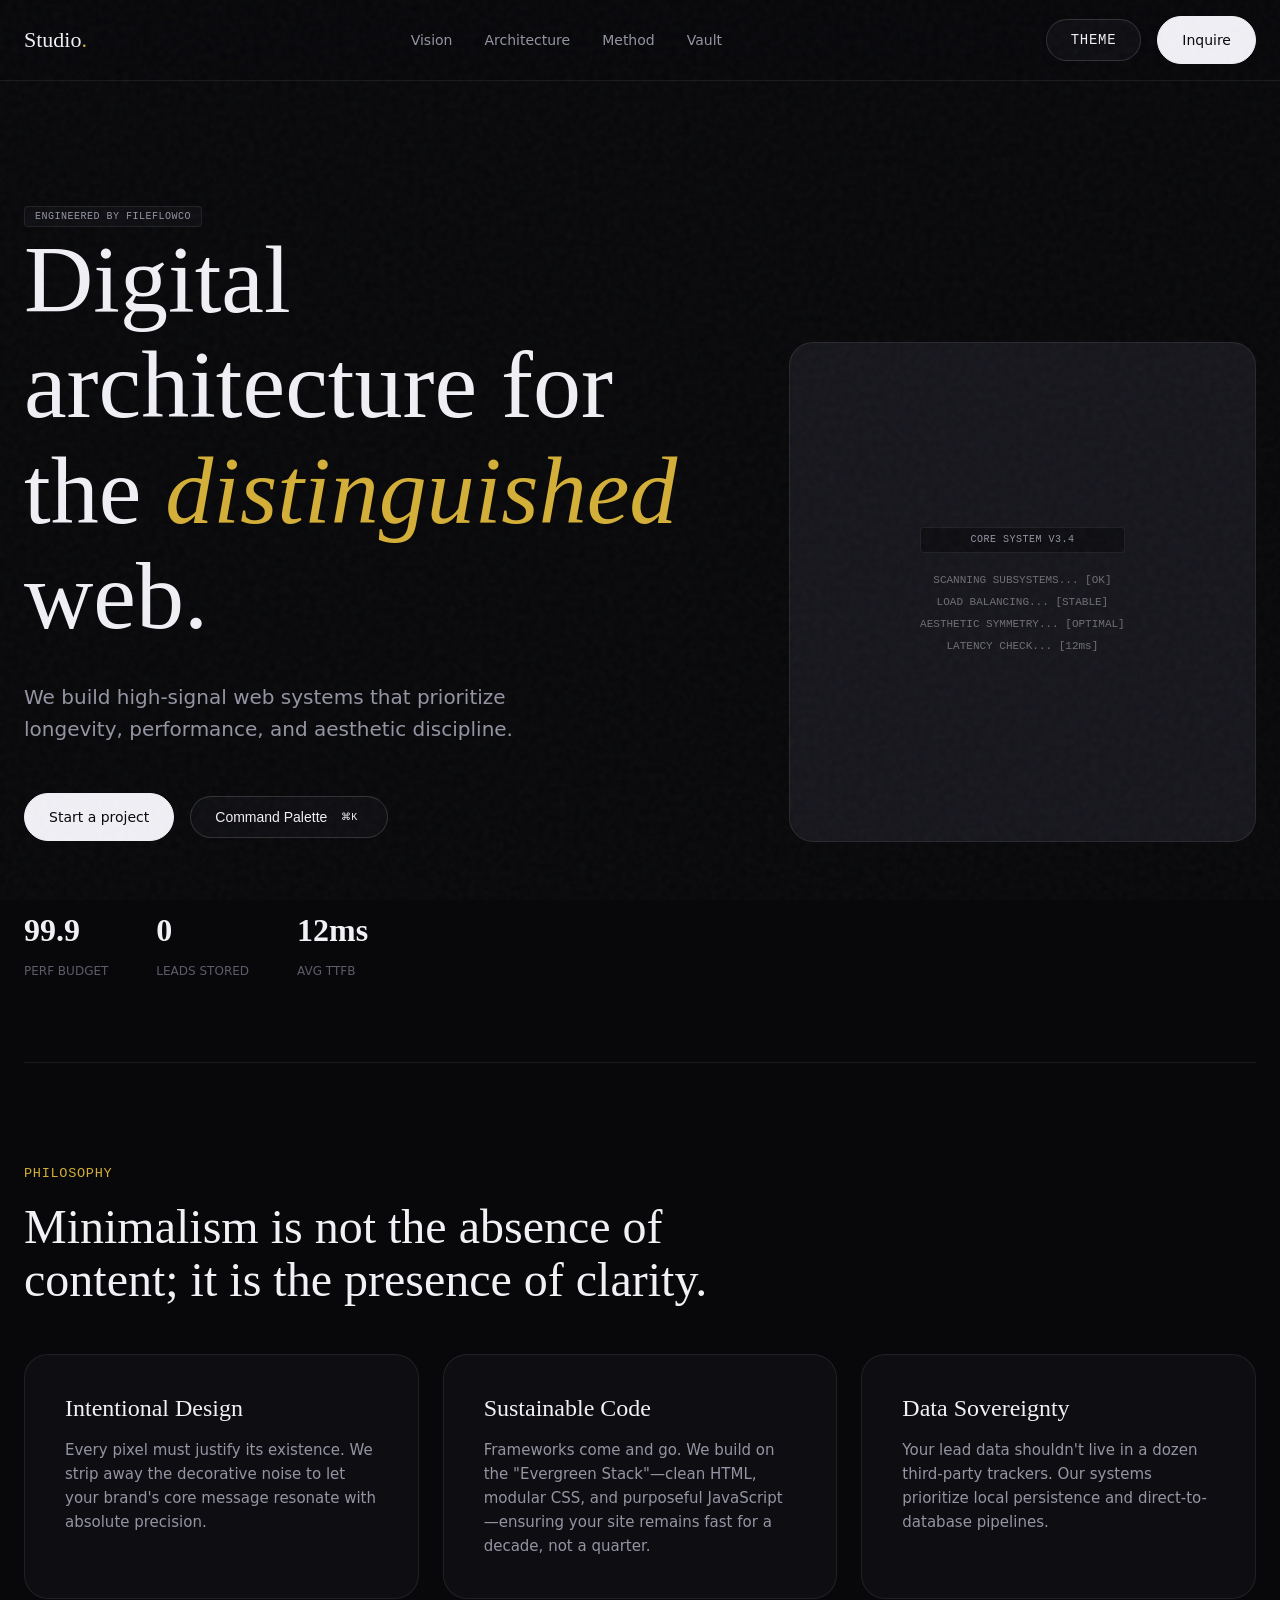
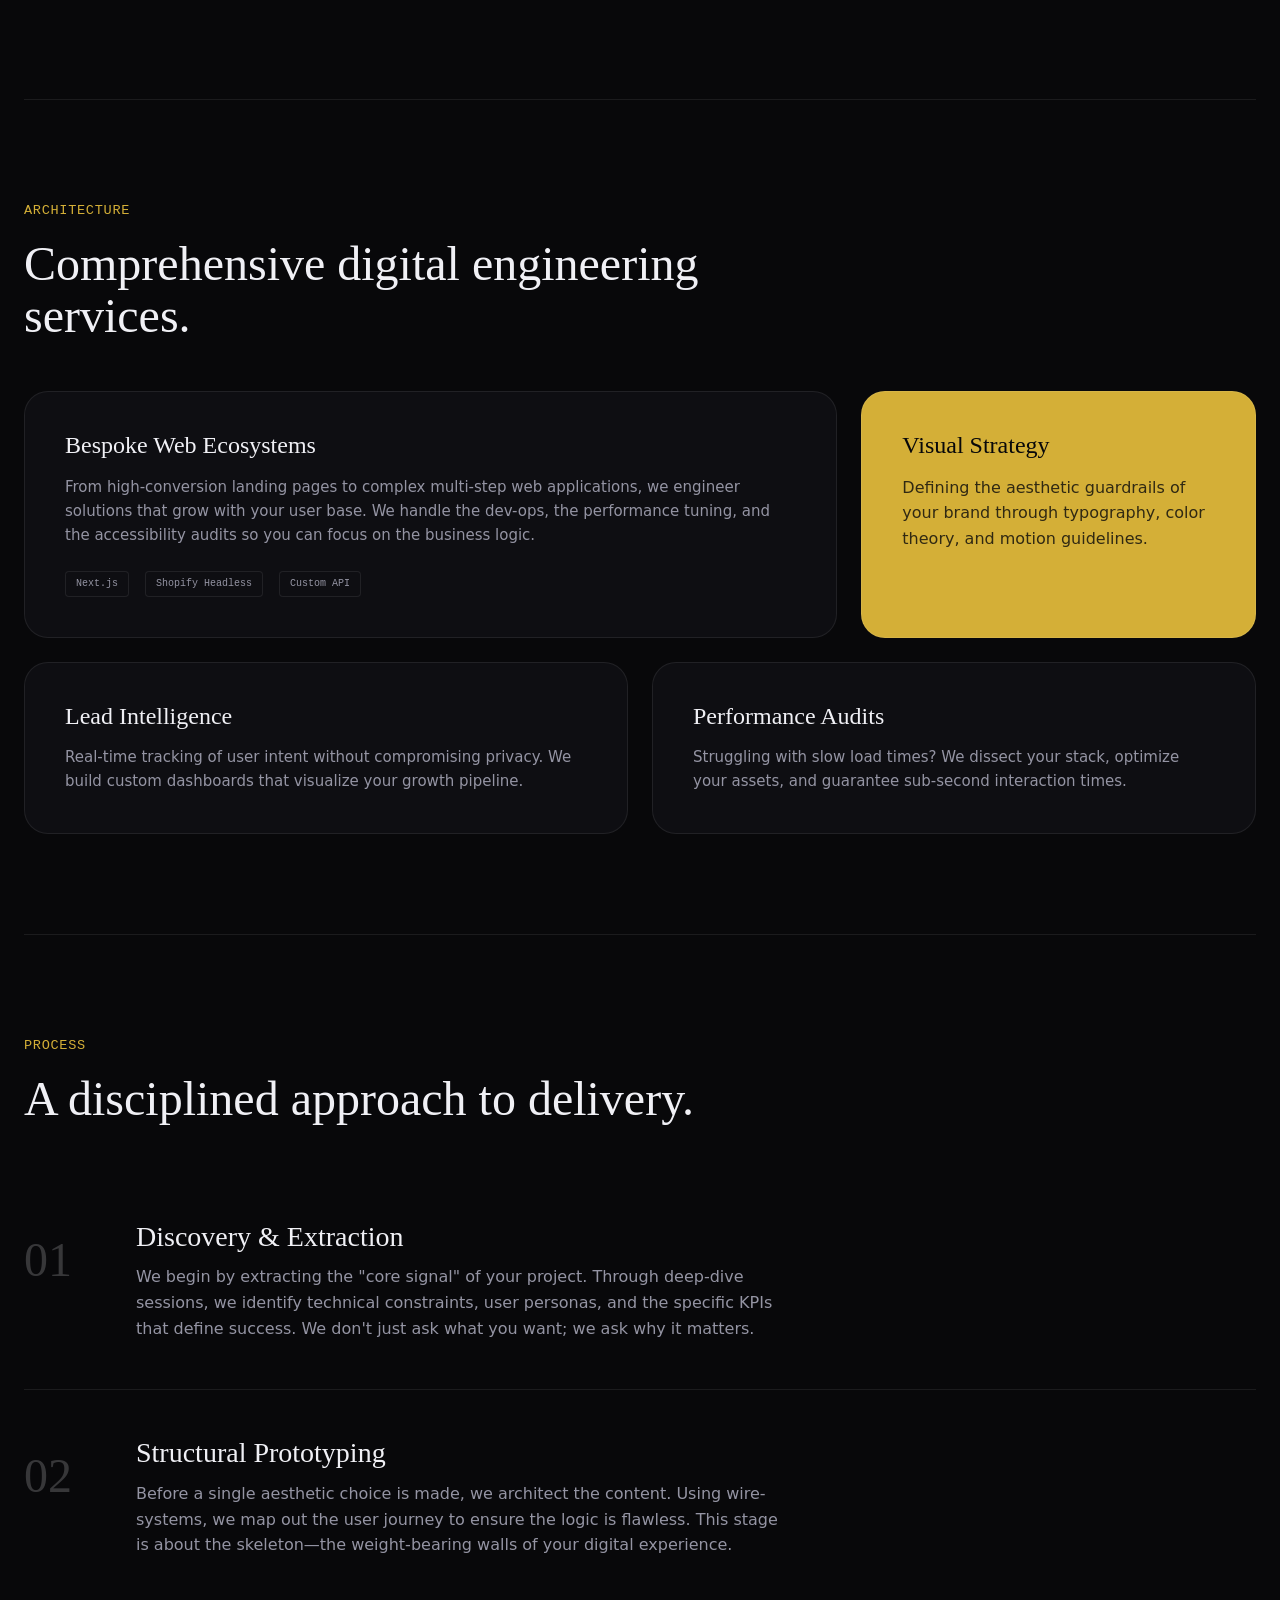
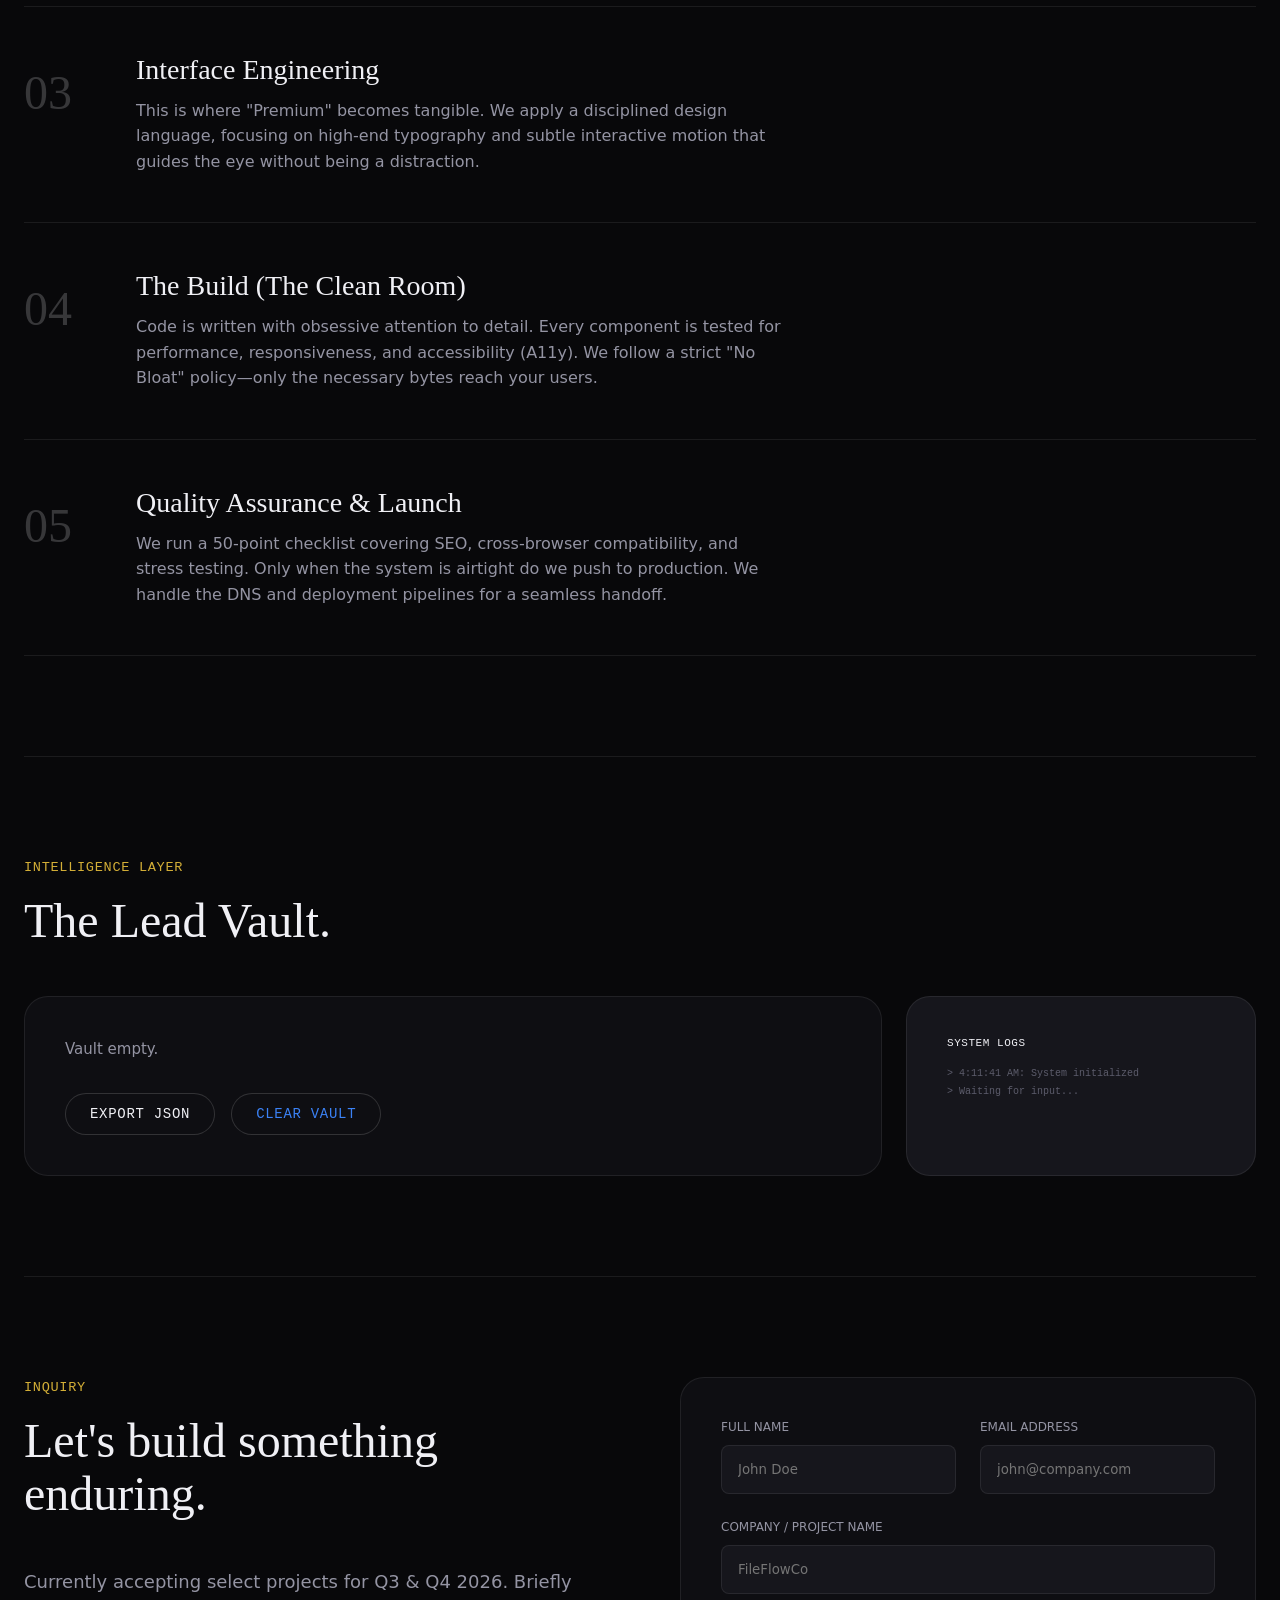
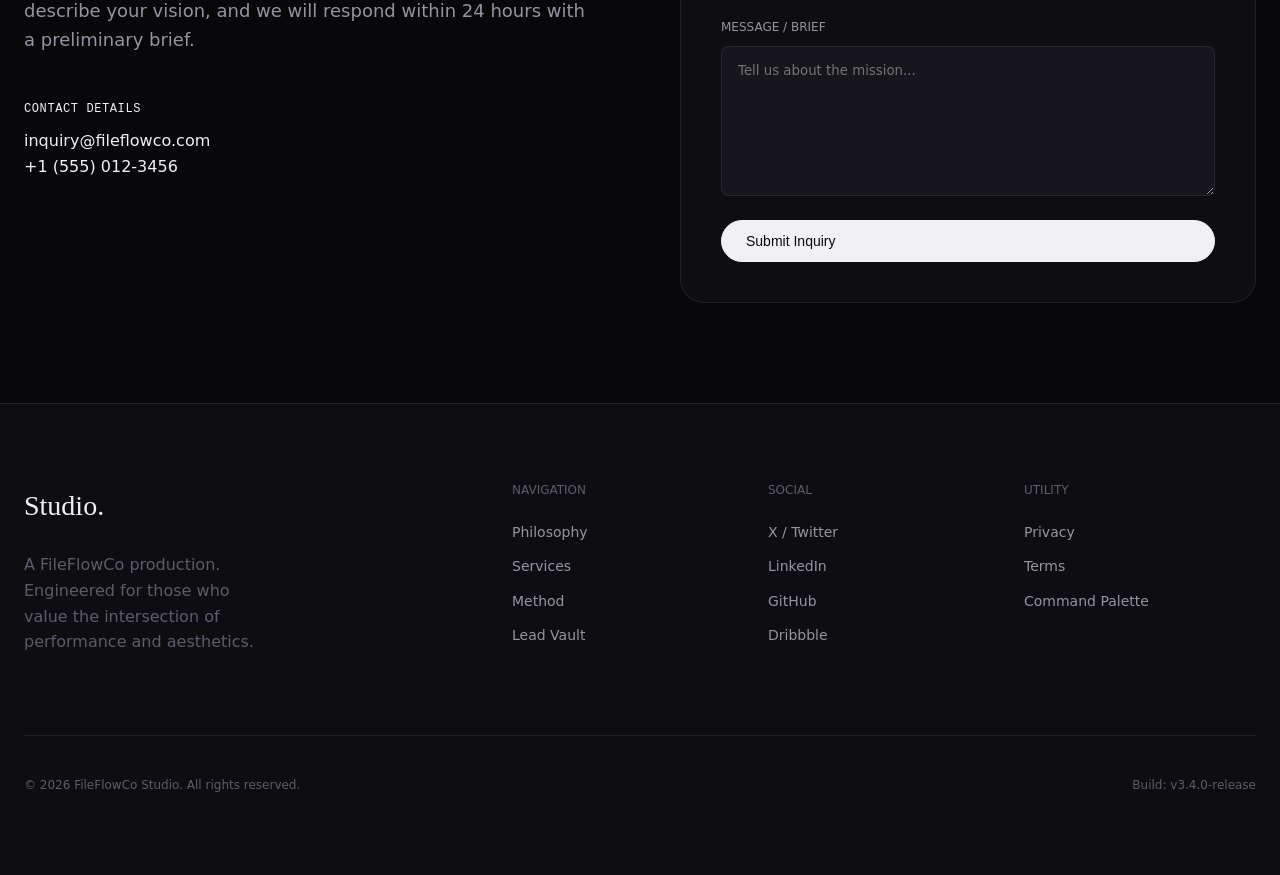
==== commit 44d0bd81: "Update index.html" ====
--- a/index.html
+++ b/index.html
@@ -4,1549 +4,627 @@
   <meta charset="utf-8" />
   <meta name="viewport" content="width=device-width,initial-scale=1,viewport-fit=cover" />
   <meta name="color-scheme" content="light dark" />
-  <meta name="theme-color" content="#0b0b12" />
-  <meta name="description" content="Premium websites engineered to scale: performance, design, and real-world delivery." />
-  <title>Studio — Premium Web Systems</title>
-
-  <!-- Optional: set your real endpoint later (no assumption). If present, form will POST there. -->
-  <meta name="lead-endpoint" content="" />
+  <meta name="theme-color" content="#08080a" />
+  <meta name="description" content="FileFlowCo Studio — High-performance digital architecture and strategic engineering for the modern web." />
+  <title>Studio — Architectural Web Systems</title>
 
   <style>
-    :root{
-      --bg0:#06060b;
-      --bg1:#0a0b14;
-      --card: rgba(255,255,255,.06);
-      --card2: rgba(255,255,255,.09);
-      --stroke: rgba(255,255,255,.14);
-      --stroke2: rgba(255,255,255,.22);
-      --text: rgba(255,255,255,.92);
-      --muted: rgba(255,255,255,.68);
-      --muted2: rgba(255,255,255,.52);
-      --shadow: 0 22px 80px rgba(0,0,0,.55);
-      --shadow2: 0 12px 40px rgba(0,0,0,.45);
-      --radius: 22px;
-      --radius2: 16px;
-      --pad: clamp(18px, 2.2vw, 28px);
-      --w: min(1200px, calc(100vw - 40px));
-      --mono: ui-monospace, SFMono-Regular, Menlo, Monaco, Consolas, "Liberation Mono", "Courier New", monospace;
-      --sans: ui-sans-serif, system-ui, -apple-system, Segoe UI, Roboto, Helvetica, Arial, "Apple Color Emoji","Segoe UI Emoji";
-      --serif: ui-serif, "Iowan Old Style", "Palatino Linotype", Palatino, Georgia, serif;
-      --ease: cubic-bezier(.2,.9,.2,1);
-      --t: 260ms var(--ease);
-
-      --a1: #7c3aed;
-      --a2: #06b6d4;
-      --a3: #22c55e;
-      --a4: #f97316;
-      --a5: #e11d48;
-    }
-
-    [data-theme="light"]{
-      --bg0:#f7f7fb;
-      --bg1:#ffffff;
-      --card: rgba(0,0,0,.04);
-      --card2: rgba(0,0,0,.06);
-      --stroke: rgba(0,0,0,.10);
-      --stroke2: rgba(0,0,0,.16);
-      --text: rgba(7,7,14,.92);
-      --muted: rgba(7,7,14,.68);
-      --muted2: rgba(7,7,14,.55);
-      --shadow: 0 22px 80px rgba(0,0,0,.12);
-      --shadow2: 0 12px 40px rgba(0,0,0,.10);
-    }
-
-    *{ box-sizing:border-box; }
-    html,body{ height:100%; }
-    body{
-      margin:0;
-      font-family: var(--sans);
-      color: var(--text);
-      background:
-        radial-gradient(1100px 700px at 70% 5%, color-mix(in oklab, var(--a1), transparent 55%) 0%, transparent 60%),
-        radial-gradient(900px 650px at 15% 15%, color-mix(in oklab, var(--a2), transparent 62%) 0%, transparent 60%),
-        radial-gradient(900px 700px at 78% 78%, color-mix(in oklab, var(--a4), transparent 70%) 0%, transparent 55%),
-        linear-gradient(180deg, var(--bg0) 0%, var(--bg1) 100%);
-      overflow-x:hidden;
-    }
-
-    a{ color:inherit; text-decoration:none; }
-    button, input, textarea{ font:inherit; color:inherit; }
-    ::selection{ background: color-mix(in oklab, var(--a2), transparent 55%); }
-
-    .noise{
-      pointer-events:none;
-      position:fixed; inset:0;
-      opacity:.08;
-      mix-blend-mode: overlay;
-      background-image:url("data:image/svg+xml,%3Csvg xmlns='http://www.w3.org/2000/svg' width='170' height='170'%3E%3Cfilter id='n'%3E%3CfeTurbulence type='fractalNoise' baseFrequency='.85' numOctaves='3' stitchTiles='stitch'/%3E%3C/filter%3E%3Crect width='170' height='170' filter='url(%23n)' opacity='.45'/%3E%3C/svg%3E");
-      background-size:170px 170px;
-      transform: translateZ(0);
-    }
-
-    .wrap{ width: var(--w); margin:0 auto; }
-
-    .topbar{
-      position: sticky; top:0;
-      z-index: 50;
-      backdrop-filter: blur(16px);
-      background: linear-gradient(180deg, color-mix(in oklab, var(--bg1), transparent 40%) 0%, color-mix(in oklab, var(--bg1), transparent 72%) 100%);
-      border-bottom: 1px solid color-mix(in oklab, var(--stroke), transparent 20%);
-    }
-
-    .nav{
-      display:flex; align-items:center; justify-content:space-between;
-      gap: 14px;
-      padding: 14px 0;
-    }
-
-    .brand{
-      display:flex; align-items:center; gap:10px;
-      min-width: 210px;
-    }
-
-    .mark{
-      width: 36px; height: 36px;
-      border-radius: 12px;
-      background:
-        radial-gradient(14px 14px at 28% 35%, rgba(255,255,255,.95) 0%, transparent 68%),
-        radial-gradient(22px 22px at 65% 70%, rgba(255,255,255,.75) 0%, transparent 70%),
-        conic-gradient(from 230deg, var(--a1), var(--a2), var(--a3), var(--a4), var(--a5), var(--a1));
-      box-shadow: 0 10px 30px rgba(0,0,0,.28);
-      position:relative;
-      overflow:hidden;
-    }
-    [data-theme="light"] .mark{ box-shadow: 0 10px 26px rgba(0,0,0,.14); }
-
-    .brand b{
-      letter-spacing:.08em;
-      font-size: 12px;
-      text-transform: uppercase;
-    }
-    .brand span{
-      display:block;
-      font-size: 11px;
-      letter-spacing:.08em;
-      text-transform: uppercase;
-      color: var(--muted2);
-      margin-top: 2px;
-      font-family: var(--mono);
-    }
-
-    .links{
-      display:flex; align-items:center; gap: 10px;
-      flex-wrap:wrap;
-      justify-content:center;
-      padding: 0 10px;
-    }
-
-    .pill{
-      display:inline-flex; align-items:center; gap:10px;
-      padding: 10px 12px;
-      border-radius: 999px;
-      border: 1px solid color-mix(in oklab, var(--stroke), transparent 10%);
-      background: color-mix(in oklab, var(--card), transparent 5%);
-      transition: transform var(--t), background var(--t), border-color var(--t);
-      user-select:none;
-      white-space:nowrap;
-      font-size: 13px;
-      color: var(--muted);
-    }
-    .pill:hover{ transform: translateY(-1px); background: color-mix(in oklab, var(--card2), transparent 0%); border-color: var(--stroke2); color: var(--text); }
-    .pill:active{ transform: translateY(0px) scale(.99); }
-
-    .actions{
-      display:flex; align-items:center; justify-content:flex-end;
-      min-width: 210px;
-      gap:10px;
-    }
-
-    .btn{
-      display:inline-flex; align-items:center; justify-content:center;
-      gap:10px;
-      padding: 11px 14px;
-      border-radius: 999px;
-      border: 1px solid color-mix(in oklab, var(--stroke), transparent 10%);
-      background: color-mix(in oklab, var(--card), transparent 0%);
-      box-shadow: 0 10px 24px rgba(0,0,0,.16);
-      transition: transform var(--t), background var(--t), border-color var(--t), box-shadow var(--t);
-      font-size: 13px;
-      color: var(--text);
-      cursor:pointer;
-      user-select:none;
-      white-space:nowrap;
-    }
-    [data-theme="light"] .btn{ box-shadow: 0 10px 20px rgba(0,0,0,.08); }
-
-    .btn:hover{
-      transform: translateY(-1px);
-      background: color-mix(in oklab, var(--card2), transparent 0%);
-      border-color: var(--stroke2);
-      box-shadow: 0 14px 40px rgba(0,0,0,.24);
-    }
-    .btn:active{ transform: translateY(0px) scale(.99); }
-
-    .btn.primary{
-      border-color: color-mix(in oklab, var(--a2), white 15%);
-      background:
-        radial-gradient(700px 300px at 20% 20%, color-mix(in oklab, var(--a1), transparent 30%) 0%, transparent 55%),
-        radial-gradient(700px 300px at 80% 30%, color-mix(in oklab, var(--a2), transparent 25%) 0%, transparent 55%),
-        linear-gradient(180deg, color-mix(in oklab, var(--a2), black 25%) 0%, color-mix(in oklab, var(--a1), black 22%) 100%);
-      box-shadow: 0 16px 55px rgba(0,0,0,.32);
-    }
-    .btn.primary:hover{ border-color: color-mix(in oklab, var(--a2), white 40%); }
-
-    .icon{
-      width: 16px; height: 16px;
-      display:inline-block;
-      flex:0 0 auto;
-      opacity:.95;
-    }
-
-    .hero{
-      padding: clamp(36px, 6vw, 72px) 0 36px;
-      position:relative;
-    }
-
-    .heroGrid{
-      display:grid;
-      grid-template-columns: 1.15fr .85fr;
-      gap: clamp(18px, 3vw, 28px);
-      align-items: start;
-    }
-
-    .headline{
-      border-radius: calc(var(--radius) + 8px);
-      border: 1px solid color-mix(in oklab, var(--stroke), transparent 10%);
-      background:
-        radial-gradient(1200px 500px at 10% 0%, color-mix(in oklab, var(--a2), transparent 55%) 0%, transparent 60%),
-        radial-gradient(900px 500px at 85% 20%, color-mix(in oklab, var(--a1), transparent 55%) 0%, transparent 60%),
-        linear-gradient(180deg, color-mix(in oklab, var(--card2), transparent 0%) 0%, color-mix(in oklab, var(--card), transparent 0%) 100%);
-      box-shadow: var(--shadow);
-      overflow:hidden;
-      position:relative;
-    }
-
-    .headlineInner{
-      padding: clamp(20px, 3vw, 34px);
-      display:flex; flex-direction:column; gap: 18px;
-    }
-
-    .kicker{
-      display:flex; align-items:center; justify-content:space-between;
-      gap: 14px;
-      color: var(--muted2);
-      font-family: var(--mono);
-      text-transform: uppercase;
-      letter-spacing: .12em;
-      font-size: 11px;
-    }
-
-    .badge{
-      display:inline-flex; align-items:center; gap:8px;
-      padding: 8px 10px;
-      border-radius: 999px;
-      border: 1px solid color-mix(in oklab, var(--stroke), transparent 10%);
-      background: color-mix(in oklab, var(--card), transparent 0%);
-      color: var(--muted);
-    }
-
-    .title{
-      font-family: var(--serif);
-      line-height: .95;
-      letter-spacing: -0.03em;
-      font-size: clamp(42px, 6.1vw, 78px);
-      margin:0;
-    }
-
-    .subtitle{
-      margin:0;
-      color: var(--muted);
-      font-size: clamp(14px, 1.6vw, 18px);
-      line-height: 1.55;
-      max-width: 62ch;
-    }
-
-    .heroCtas{
-      display:flex; flex-wrap:wrap; gap: 10px;
-      align-items:center;
-      margin-top: 6px;
-    }
-
-    .metaRow{
-      display:flex; flex-wrap:wrap; gap: 10px;
-      align-items:center;
-      margin-top: 12px;
-    }
-
-    .chip{
-      display:inline-flex; align-items:center; gap:10px;
-      padding: 10px 12px;
-      border-radius: 999px;
-      border: 1px solid color-mix(in oklab, var(--stroke), transparent 10%);
-      background: color-mix(in oklab, var(--card), transparent 0%);
-      color: var(--muted);
-      font-size: 12px;
-      font-family: var(--mono);
-      white-space:nowrap;
-    }
-
-    .side{
-      display:flex; flex-direction:column; gap: 14px;
-    }
-
-    .panel{
-      border-radius: var(--radius);
-      border: 1px solid color-mix(in oklab, var(--stroke), transparent 10%);
-      background: linear-gradient(180deg, color-mix(in oklab, var(--card2), transparent 0%) 0%, color-mix(in oklab, var(--card), transparent 0%) 100%);
-      box-shadow: var(--shadow2);
-      overflow:hidden;
-    }
-
-    .panelHeader{
-      padding: var(--pad);
-      display:flex; align-items:flex-start; justify-content:space-between;
-      gap: 12px;
-      border-bottom: 1px solid color-mix(in oklab, var(--stroke), transparent 15%);
-    }
-
-    .panelHeader h3{
-      margin:0;
-      font-size: 14px;
-      letter-spacing:.02em;
-    }
-
-    .panelHeader p{
-      margin:6px 0 0;
-      color: var(--muted);
-      font-size: 13px;
-      line-height:1.5;
-      max-width: 44ch;
-    }
-
-    .panelBody{ padding: var(--pad); }
-
-    .bento{
-      display:grid;
-      grid-template-columns: 1fr 1fr;
-      gap: 12px;
-    }
-
-    .tile{
-      border-radius: 18px;
-      border: 1px solid color-mix(in oklab, var(--stroke), transparent 10%);
-      background: color-mix(in oklab, var(--card), transparent 0%);
-      padding: 14px 14px 12px;
-      position:relative;
-      overflow:hidden;
-      transition: transform var(--t), border-color var(--t), background var(--t);
-      min-height: 110px;
-    }
-    .tile:hover{ transform: translateY(-2px); border-color: var(--stroke2); background: color-mix(in oklab, var(--card2), transparent 0%); }
-    .tile strong{
-      display:block;
-      font-size: 13px;
-      margin-bottom: 6px;
-      letter-spacing:.02em;
-    }
-    .tile span{
-      display:block;
-      color: var(--muted);
-      font-size: 12px;
-      line-height:1.45;
-    }
-
-    .tile .spark{
-      position:absolute; inset:-60px -80px auto auto;
-      width: 180px; height: 180px;
-      background: radial-gradient(circle at 30% 30%, color-mix(in oklab, var(--a2), transparent 20%) 0%, transparent 60%);
-      filter: blur(8px);
-      opacity:.9;
-      transform: rotate(12deg);
-      pointer-events:none;
-    }
-
-    .section{
-      padding: 36px 0;
-    }
-
-    .sectionHeader{
-      display:flex; align-items:flex-end; justify-content:space-between;
-      gap: 16px;
-      margin-bottom: 16px;
-    }
-
-    .sectionHeader h2{
-      margin:0;
-      font-size: 20px;
-      letter-spacing: .01em;
-    }
-
-    .sectionHeader p{
-      margin:0;
-      color: var(--muted);
-      font-size: 13px;
-      line-height: 1.55;
-      max-width: 60ch;
-    }
-
-    .systems{
-      display:grid;
-      grid-template-columns: 1.2fr .8fr;
-      gap: 16px;
-      align-items: start;
-    }
-
-    .stack{
-      display:flex; flex-direction:column; gap: 12px;
-    }
-
-    .card{
-      border-radius: var(--radius);
-      border: 1px solid color-mix(in oklab, var(--stroke), transparent 10%);
-      background: linear-gradient(180deg, color-mix(in oklab, var(--card2), transparent 0%) 0%, color-mix(in oklab, var(--card), transparent 0%) 100%);
-      box-shadow: var(--shadow2);
-      overflow:hidden;
-    }
-
-    .cardPad{ padding: var(--pad); }
-
-    .grid3{
-      display:grid;
-      grid-template-columns: repeat(3, 1fr);
-      gap: 12px;
-    }
-
-    .stat{
-      border-radius: 18px;
-      border: 1px solid color-mix(in oklab, var(--stroke), transparent 10%);
-      background: color-mix(in oklab, var(--card), transparent 0%);
-      padding: 14px 14px 12px;
-      min-height: 108px;
-      position:relative;
-      overflow:hidden;
-    }
-
-    .stat b{
-      display:block;
-      font-size: 22px;
-      letter-spacing: -0.02em;
-      margin-bottom: 4px;
-    }
-    .stat i{
-      display:block;
-      font-style:normal;
-      color: var(--muted);
-      font-size: 12px;
-      line-height:1.45;
-    }
-
-    .stat .grad{
-      position:absolute; inset:auto -20px -30px -20px;
-      height: 90px;
-      background: radial-gradient(120px 80px at 25% 50%, color-mix(in oklab, var(--a1), transparent 50%) 0%, transparent 70%),
-                  radial-gradient(160px 90px at 75% 55%, color-mix(in oklab, var(--a4), transparent 60%) 0%, transparent 70%);
-      filter: blur(8px);
-      opacity:.95;
-      pointer-events:none;
-    }
-
-    .timeline{
-      display:flex; flex-direction:column; gap: 10px;
-    }
-
-    .step{
-      display:flex; gap: 12px;
-      padding: 12px 12px;
-      border-radius: 16px;
-      border: 1px solid color-mix(in oklab, var(--stroke), transparent 10%);
-      background: color-mix(in oklab, var(--card), transparent 0%);
-      align-items:flex-start;
-    }
-
-    .dot{
-      width: 12px; height: 12px;
-      border-radius: 999px;
-      background: conic-gradient(from 240deg, var(--a2), var(--a1), var(--a4), var(--a2));
-      margin-top: 4px;
-      box-shadow: 0 10px 26px rgba(0,0,0,.25);
-      flex: 0 0 auto;
-    }
-
-    .step b{
-      display:block;
-      font-size: 13px;
-      margin-bottom: 4px;
-      letter-spacing:.01em;
-    }
-    .step p{
-      margin:0;
-      color: var(--muted);
-      font-size: 12px;
-      line-height:1.5;
-    }
-
-    .lead{
-      display:grid;
-      grid-template-columns: 1fr .9fr;
-      gap: 16px;
-      align-items: start;
-    }
-
-    .form{
-      display:flex; flex-direction:column; gap: 10px;
-    }
-
-    .fieldRow{
-      display:grid;
-      grid-template-columns: 1fr 1fr;
-      gap: 10px;
-    }
-
-    .field{
-      display:flex; flex-direction:column; gap: 6px;
-    }
-
-    .field label{
-      font-size: 12px;
-      color: var(--muted);
-      letter-spacing:.02em;
-    }
-
-    .control{
-      padding: 12px 12px;
-      border-radius: 14px;
-      border: 1px solid color-mix(in oklab, var(--stroke), transparent 10%);
-      background: color-mix(in oklab, var(--card), transparent 0%);
-      outline:none;
-      transition: border-color var(--t), background var(--t), transform var(--t);
-      color: var(--text);
-    }
-    .control:focus{
-      border-color: color-mix(in oklab, var(--a2), white 12%);
-      background: color-mix(in oklab, var(--card2), transparent 0%);
-      transform: translateY(-1px);
-    }
-    textarea.control{ resize: vertical; min-height: 118px; }
-
-    .formActions{
-      display:flex; gap: 10px; flex-wrap:wrap; align-items:center;
-      margin-top: 4px;
-    }
-
-    .hint{
-      color: var(--muted2);
-      font-size: 12px;
-      line-height:1.45;
-    }
-
-    .toast{
-      position:fixed;
-      left:50%;
-      bottom: 18px;
-      transform: translateX(-50%) translateY(20px);
-      opacity:0;
-      pointer-events:none;
-      transition: opacity var(--t), transform var(--t);
-      z-index: 80;
-      width: min(720px, calc(100vw - 28px));
-    }
-    .toastInner{
-      border-radius: 16px;
-      border: 1px solid color-mix(in oklab, var(--stroke), transparent 10%);
-      background: color-mix(in oklab, var(--bg1), transparent 0%);
-      box-shadow: var(--shadow2);
-      padding: 12px 12px;
-      display:flex; align-items:flex-start; justify-content:space-between;
-      gap: 12px;
-    }
-    .toast b{ font-size: 13px; display:block; margin-bottom: 2px; }
-    .toast p{ margin:0; color: var(--muted); font-size: 12px; line-height:1.45; }
-    .toast.show{ opacity:1; transform: translateX(-50%) translateY(0px); pointer-events:auto; }
-
-    .footer{
-      padding: 26px 0 40px;
-      color: var(--muted2);
-      font-size: 12px;
-      border-top: 1px solid color-mix(in oklab, var(--stroke), transparent 15%);
-      margin-top: 30px;
-    }
-    .footerGrid{
-      display:grid;
-      grid-template-columns: 1fr 1fr;
-      gap: 10px;
-      align-items:center;
-    }
-    .footer .right{
-      display:flex;
-      gap: 10px;
-      justify-content:flex-end;
-      flex-wrap:wrap;
-    }
-
-    .kbd{
-      font-family: var(--mono);
-      border: 1px solid color-mix(in oklab, var(--stroke), transparent 20%);
-      background: color-mix(in oklab, var(--card), transparent 0%);
-      padding: 3px 8px;
-      border-radius: 10px;
-      font-size: 11px;
-      color: var(--muted);
-    }
-
-    .reveal{
-      transform: translateY(12px);
-      opacity: 0;
-      transition: transform 600ms var(--ease), opacity 600ms var(--ease);
-    }
-    .reveal.in{
-      transform: translateY(0px);
-      opacity: 1;
-    }
-
-    @media (max-width: 980px){
-      .heroGrid{ grid-template-columns: 1fr; }
-      .systems{ grid-template-columns: 1fr; }
-      .lead{ grid-template-columns: 1fr; }
-      .links{ display:none; }
-      .brand{ min-width: unset; }
-      .actions{ min-width: unset; }
-      .grid3{ grid-template-columns: 1fr; }
-      .bento{ grid-template-columns: 1fr 1fr; }
-    }
-
-    @media (max-width: 640px){
-      .fieldRow{ grid-template-columns: 1fr; }
-      .bento{ grid-template-columns: 1fr; }
-      .footerGrid{ grid-template-columns: 1fr; }
-      .footer .right{ justify-content:flex-start; }
-      .pill{ padding: 10px 10px; }
-    }
-
-    @media (prefers-reduced-motion: reduce){
-      *{ scroll-behavior:auto !important; transition:none !important; animation:none !important; }
-      .reveal{ transform:none !important; opacity:1 !important; }
+    :root {
+      /* Core Palette - Premium Slate & Gold */
+      --bg-base: #08080a;
+      --bg-surface: #0e0e12;
+      --bg-elevated: #16161c;
+      
+      --text-main: #f0f0f5;
+      --text-muted: #9494a3;
+      --text-dim: #5c5c6b;
+      
+      --accent-primary: #d4af37; /* Muted Gold */
+      --accent-secondary: #3b82f6;
+      --accent-success: #10b981;
+      
+      --stroke-thin: rgba(255, 255, 255, 0.08);
+      --stroke-medium: rgba(255, 255, 255, 0.15);
+      
+      --shadow-sm: 0 2px 8px rgba(0,0,0,0.4);
+      --shadow-lg: 0 24px 64px rgba(0,0,0,0.6);
+      
+      /* Typography */
+      --font-sans: "Inter", system-ui, -apple-system, sans-serif;
+      --font-serif: "Playfair Display", Georgia, serif;
+      --font-mono: "JetBrains Mono", "Fira Code", monospace;
+      
+      /* Motion */
+      --ease-out: cubic-bezier(0.16, 1, 0.3, 1);
+      --transition-fast: 200ms var(--ease-out);
+      --transition-med: 500ms var(--ease-out);
+      
+      --w-content: 1280px;
+      --radius-lg: 24px;
+      --radius-md: 12px;
+    }
+
+    [data-theme="light"] {
+      --bg-base: #f7f7f9;
+      --bg-surface: #ffffff;
+      --bg-elevated: #f0f0f4;
+      --text-main: #121217;
+      --text-muted: #525263;
+      --text-dim: #8a8a9e;
+      --stroke-thin: rgba(0, 0, 0, 0.06);
+      --stroke-medium: rgba(0, 0, 0, 0.12);
+      --shadow-lg: 0 24px 64px rgba(0,0,0,0.08);
+    }
+
+    * { box-sizing: border-box; -webkit-font-smoothing: antialiased; }
+    
+    body {
+      margin: 0;
+      font-family: var(--font-sans);
+      background: var(--bg-base);
+      color: var(--text-main);
+      line-height: 1.6;
+      overflow-x: hidden;
+    }
+
+    /* --- Scrollbar --- */
+    ::-webkit-scrollbar { width: 8px; }
+    ::-webkit-scrollbar-track { background: var(--bg-base); }
+    ::-webkit-scrollbar-thumb { background: var(--stroke-medium); border-radius: 4px; }
+
+    /* --- Layout Utilities --- */
+    .container { width: min(var(--w-content), 100% - 48px); margin: 0 auto; }
+    .grid { display: grid; gap: 24px; }
+    .flex { display: flex; gap: 16px; align-items: center; }
+    
+    /* --- Typography --- */
+    h1, h2, h3, h4 { font-family: var(--font-serif); font-weight: 500; margin: 0; line-height: 1.1; }
+    p { margin: 0; }
+    .mono { font-family: var(--font-mono); font-size: 0.85em; letter-spacing: 0.05em; text-transform: uppercase; }
+
+    /* --- Background Noise --- */
+    .grain {
+      position: fixed; inset: 0; z-index: 9999; pointer-events: none; opacity: 0.04;
+      background-image: url("data:image/svg+xml,%3Csvg viewBox='0 0 200 200' xmlns='http://www.w3.org/2000/svg'%3E%3Cfilter id='noiseFilter'%3E%3CfeTurbulence type='fractalNoise' baseFrequency='0.65' numOctaves='3' stitchTiles='stitch'/%3E%3C/filter%3E%3Crect width='100%25' height='100%25' filter='url(%23noiseFilter)'/%3E%3C/svg%3E");
+    }
+
+    /* --- Components --- */
+    .btn {
+      appearance: none; border: 1px solid var(--stroke-medium); background: var(--bg-surface);
+      color: var(--text-main); padding: 12px 24px; border-radius: 99px; cursor: pointer;
+      font-weight: 500; transition: all var(--transition-fast); display: inline-flex;
+      align-items: center; gap: 8px; text-decoration: none; font-size: 14px;
+    }
+    .btn:hover { background: var(--bg-elevated); border-color: var(--text-muted); transform: translateY(-1px); }
+    .btn.primary { background: var(--text-main); color: var(--bg-base); border-color: var(--text-main); }
+    .btn.primary:hover { opacity: 0.9; }
+
+    .tag {
+      font-size: 10px; font-family: var(--font-mono); padding: 4px 10px;
+      border: 1px solid var(--stroke-thin); border-radius: 4px; color: var(--text-muted);
+      background: var(--bg-surface);
+    }
+
+    /* --- Header --- */
+    .nav-header {
+      position: sticky; top: 0; z-index: 100;
+      backdrop-filter: blur(12px); -webkit-backdrop-filter: blur(12px);
+      border-bottom: 1px solid var(--stroke-thin); background: rgba(8, 8, 10, 0.7);
+    }
+    .nav-inner { height: 80px; display: flex; justify-content: space-between; align-items: center; }
+    .logo { font-family: var(--font-serif); font-size: 22px; color: var(--text-main); text-decoration: none; }
+    .nav-links { display: flex; gap: 32px; }
+    .nav-links a { text-decoration: none; color: var(--text-muted); font-size: 14px; transition: color var(--transition-fast); }
+    .nav-links a:hover { color: var(--text-main); }
+
+    /* --- Hero --- */
+    .hero { padding: 120px 0 80px; }
+    .hero-layout { display: grid; grid-template-columns: 1.2fr 0.8fr; gap: 64px; align-items: center; }
+    .hero-title { font-size: clamp(48px, 8vw, 96px); margin-bottom: 32px; }
+    .hero-desc { font-size: 20px; color: var(--text-muted); max-width: 500px; margin-bottom: 48px; }
+    .hero-stats { margin-top: 64px; display: flex; gap: 48px; }
+    .stat-item b { display: block; font-size: 32px; font-family: var(--font-serif); }
+    .stat-item span { color: var(--text-dim); font-size: 12px; text-transform: uppercase; }
+
+    /* --- Section Styling --- */
+    .section-pad { padding: 100px 0; border-top: 1px solid var(--stroke-thin); }
+    .section-label { color: var(--accent-primary); margin-bottom: 16px; display: block; }
+    .section-title { font-size: 48px; margin-bottom: 48px; max-width: 700px; }
+
+    /* --- Bento Grid --- */
+    .bento { grid-template-columns: repeat(12, 1fr); }
+    .card {
+      background: var(--bg-surface); border: 1px solid var(--stroke-thin);
+      border-radius: var(--radius-lg); padding: 40px; position: relative;
+      overflow: hidden; transition: border-color var(--transition-med);
+    }
+    .card:hover { border-color: var(--stroke-medium); }
+    .card-title { font-size: 24px; margin-bottom: 16px; }
+    .card-text { color: var(--text-muted); font-size: 15px; }
+
+    /* --- Specific Card Sizes --- */
+    .span-4 { grid-column: span 4; }
+    .span-6 { grid-column: span 6; }
+    .span-8 { grid-column: span 8; }
+    .span-12 { grid-column: span 12; }
+
+    /* --- Methodology (Deep Content) --- */
+    .method-step {
+      display: grid; grid-template-columns: 80px 1fr; gap: 32px;
+      padding: 48px 0; border-bottom: 1px solid var(--stroke-thin);
+    }
+    .method-num { font-family: var(--font-serif); font-size: 48px; opacity: 0.2; }
+    .method-content h3 { font-size: 28px; margin-bottom: 12px; }
+    .method-content p { color: var(--text-muted); max-width: 650px; }
+
+    /* --- Lead Vault --- */
+    .vault-grid { grid-template-columns: 1fr 350px; }
+    .vault-list { display: flex; flex-direction: column; gap: 12px; }
+    .lead-item {
+      padding: 24px; border-radius: var(--radius-md); background: var(--bg-surface);
+      border: 1px solid var(--stroke-thin); display: flex; justify-content: space-between;
+    }
+    .lead-info b { display: block; font-size: 16px; }
+    .lead-info span { font-size: 13px; color: var(--text-dim); }
+
+    /* --- Contact Form --- */
+    .form-group { display: flex; flex-direction: column; gap: 8px; margin-bottom: 24px; }
+    .form-group label { font-size: 12px; color: var(--text-muted); text-transform: uppercase; }
+    .input {
+      background: var(--bg-elevated); border: 1px solid var(--stroke-thin);
+      padding: 16px; border-radius: 8px; color: var(--text-main); font-family: inherit;
+      outline: none; transition: border-color var(--transition-fast);
+    }
+    .input:focus { border-color: var(--accent-primary); }
+    textarea.input { min-height: 150px; resize: vertical; }
+
+    /* --- Footer --- */
+    .footer { padding: 80px 0; background: var(--bg-surface); border-top: 1px solid var(--stroke-thin); }
+    .footer-grid { grid-template-columns: 2fr 1fr 1fr 1fr; }
+    .footer-col h4 { font-family: var(--font-sans); text-transform: uppercase; font-size: 12px; color: var(--text-dim); margin-bottom: 24px; }
+    .footer-links { display: flex; flex-direction: column; gap: 12px; }
+    .footer-links a { text-decoration: none; color: var(--text-muted); font-size: 14px; }
+
+    /* --- Command Palette --- */
+    #palette {
+      position: fixed; inset: 0; z-index: 1000; background: rgba(0,0,0,0.8);
+      display: none; align-items: flex-start; justify-content: center; padding-top: 15vh;
+    }
+    .palette-box {
+      width: min(600px, 95vw); background: var(--bg-surface); border-radius: 12px;
+      border: 1px solid var(--stroke-medium); box-shadow: var(--shadow-lg); overflow: hidden;
+    }
+    .palette-input {
+      width: 100%; border: none; background: transparent; padding: 20px; color: var(--text-main);
+      font-size: 18px; border-bottom: 1px solid var(--stroke-thin); outline: none;
+    }
+    .palette-results { max-height: 400px; overflow-y: auto; padding: 8px; }
+    .p-item {
+      padding: 12px 16px; border-radius: 6px; cursor: pointer; display: flex; justify-content: space-between;
+      align-items: center; color: var(--text-muted);
+    }
+    .p-item.active { background: var(--bg-elevated); color: var(--text-main); }
+    .p-key { font-family: var(--font-mono); font-size: 10px; background: var(--bg-surface); padding: 2px 6px; border-radius: 4px; }
+
+    /* --- Animations --- */
+    .reveal { opacity: 0; transform: translateY(30px); transition: all 800ms var(--ease-out); }
+    .reveal.visible { opacity: 1; transform: translateY(0); }
+
+    @media (max-width: 900px) {
+      .hero-layout, .vault-grid, .footer-grid { grid-template-columns: 1fr; }
+      .span-4, .span-6, .span-8 { grid-column: span 12; }
+      .nav-links { display: none; }
     }
   </style>
 </head>
 
 <body>
-  <div class="noise" aria-hidden="true"></div>
-
-  <header class="topbar">
-    <div class="wrap">
-      <nav class="nav" aria-label="Primary">
-        <a class="brand" href="#top" aria-label="Home">
-          <div class="mark" aria-hidden="true"></div>
-          <div>
-            <b>Studio</b>
-            <span>systems • product • growth</span>
-          </div>
-        </a>
-
-        <div class="links" role="navigation">
-            <a class="pill" href="./systems.html">Systems</a>
-            <a class="pill" href="./process.html">Process</a>
-            <a class="pill" href="./intelligence.html">Intelligence</a>
-            <a class="pill" href="./contact.html">Contact</a>
-          </div>
-
-        <div class="actions">
-          <button class="btn" id="themeBtn" type="button" aria-label="Toggle theme">
-            <svg class="icon" viewBox="0 0 24 24" fill="none" aria-hidden="true">
-              <path d="M12 18.5a6.5 6.5 0 1 0 0-13 6.5 6.5 0 0 0 0 13Z" stroke="currentColor" stroke-width="1.8"/>
-              <path d="M12 2v2.5M12 19.5V22M22 12h-2.5M4.5 12H2M19.8 4.2 18 6M6 18l-1.8 1.8M19.8 19.8 18 18M6 6 4.2 4.2" stroke="currentColor" stroke-width="1.8" stroke-linecap="round"/>
-            </svg>
-            Theme
-          </button>
-
-          <a class="btn primary" href="#contact">
-            <svg class="icon" viewBox="0 0 24 24" fill="none" aria-hidden="true">
-              <path d="M21 8v8a3 3 0 0 1-3 3H6a3 3 0 0 1-3-3V8a3 3 0 0 1 3-3h12a3 3 0 0 1 3 3Z" stroke="currentColor" stroke-width="1.8"/>
-              <path d="m4 8 8 6 8-6" stroke="currentColor" stroke-width="1.8" stroke-linecap="round" stroke-linejoin="round"/>
-            </svg>
-            Start a build
-          </a>
-        </div>
+  <div class="grain"></div>
+
+  <header class="nav-header">
+    <div class="container nav-inner">
+      <a href="#" class="logo">Studio<span style="color:var(--accent-primary)">.</span></a>
+      <nav class="nav-links">
+        <a href="#vision">Vision</a>
+        <a href="#services">Architecture</a>
+        <a href="#method">Method</a>
+        <a href="#vault">Vault</a>
       </nav>
+      <div class="flex">
+        <button class="btn mono" id="theme-toggle">Theme</button>
+        <a href="#contact" class="btn primary">Inquire</a>
+      </div>
     </div>
   </header>
 
-  <main id="top" class="wrap">
-    <section class="hero">
-      <div class="heroGrid">
-        <div class="headline reveal">
-          <div class="headlineInner">
-            <div class="kicker">
-              <div class="badge">
-                <svg class="icon" viewBox="0 0 24 24" fill="none" aria-hidden="true">
-                  <path d="M12 2 20 6v6c0 5-3.5 9.6-8 10-4.5-.4-8-5-8-10V6l8-4Z" stroke="currentColor" stroke-width="1.8" stroke-linejoin="round"/>
-                  <path d="M9.2 12.2 11 14l3.8-4" stroke="currentColor" stroke-width="1.8" stroke-linecap="round" stroke-linejoin="round"/>
-                </svg>
-                production-grade delivery
-              </div>
-              <div>
-                <span class="kbd">⌘</span>
-                <span class="kbd">K</span>
+  <main>
+    <section class="hero container">
+      <div class="hero-layout">
+        <div class="reveal">
+          <span class="tag mono">Engineered by FileFlowCo</span>
+          <h1 class="hero-title">Digital architecture for the <em style="color:var(--accent-primary)">distinguished</em> web.</h1>
+          <p class="hero-desc">We build high-signal web systems that prioritize longevity, performance, and aesthetic discipline.</p>
+          <div class="flex">
+            <a href="#contact" class="btn primary">Start a project</a>
+            <button class="btn" onclick="openPalette()">Command Palette <span class="p-key">⌘K</span></button>
+          </div>
+          <div class="hero-stats">
+            <div class="stat-item"><b>99.9</b><span>Perf Budget</span></div>
+            <div class="stat-item"><b id="count-leads">0</b><span>Leads Stored</span></div>
+            <div class="stat-item"><b>12ms</b><span>Avg TTFB</span></div>
+          </div>
+        </div>
+        <div class="reveal" style="transition-delay: 200ms;">
+          <div class="card" style="padding:0; height: 500px; display:flex; align-items:center; justify-content:center; background: var(--bg-elevated);">
+            <div style="text-align:center;">
+              <div class="tag mono" style="margin-bottom:16px;">Core System V3.4</div>
+              <div style="font-family: var(--font-mono); font-size: 11px; opacity:0.4; line-height:2;">
+                SCANNING SUBSYSTEMS... [OK]<br>
+                LOAD BALANCING... [STABLE]<br>
+                AESTHETIC SYMMETRY... [OPTIMAL]<br>
+                LATENCY CHECK... [12ms]
               </div>
             </div>
-
-            <h1 class="title">Design that sells.<br/>Engineering that scales.</h1>
-
-            <p class="subtitle">
-              A premium, modular website system built for real operations: performance budgets, accessible UI,
-              measurable conversion flows, and a lead pipeline that actually stores data.
-            </p>
-
-            <div class="heroCtas">
-              <button class="btn primary" id="openLead" type="button">
-                <svg class="icon" viewBox="0 0 24 24" fill="none" aria-hidden="true">
-                  <path d="M12 3v18M3 12h18" stroke="currentColor" stroke-width="1.9" stroke-linecap="round"/>
-                </svg>
-                Capture a lead
-              </button>
-
-              <a class="btn" href="#systems">
-                <svg class="icon" viewBox="0 0 24 24" fill="none" aria-hidden="true">
-                  <path d="M12 21c4.97 0 9-4.03 9-9s-4.03-9-9-9-9 4.03-9 9 4.03 9 9 9Z" stroke="currentColor" stroke-width="1.8"/>
-                  <path d="m10 8 6 4-6 4V8Z" stroke="currentColor" stroke-width="1.8" stroke-linejoin="round"/>
-                </svg>
-                Explore systems
-              </a>
-
-              <a class="btn" href="#contact">
-                <svg class="icon" viewBox="0 0 24 24" fill="none" aria-hidden="true">
-                  <path d="M20 4H4a2 2 0 0 0-2 2v12a2 2 0 0 0 2 2h16a2 2 0 0 0 2-2V6a2 2 0 0 0-2-2Z" stroke="currentColor" stroke-width="1.8"/>
-                  <path d="m22 7-10 6L2 7" stroke="currentColor" stroke-width="1.8" stroke-linecap="round" stroke-linejoin="round"/>
-                </svg>
-                Contact
-              </a>
+          </div>
+        </div>
+      </div>
+    </section>
+
+    <section id="vision" class="section-pad container">
+      <div class="reveal">
+        <span class="section-label mono">Philosophy</span>
+        <h2 class="section-title">Minimalism is not the absence of content; it is the presence of clarity.</h2>
+        <div class="grid" style="grid-template-columns: repeat(auto-fit, minmax(300px, 1fr));">
+          <div class="card">
+            <h3 class="card-title">Intentional Design</h3>
+            <p class="card-text">Every pixel must justify its existence. We strip away the decorative noise to let your brand's core message resonate with absolute precision.</p>
+          </div>
+          <div class="card">
+            <h3 class="card-title">Sustainable Code</h3>
+            <p class="card-text">Frameworks come and go. We build on the "Evergreen Stack"—clean HTML, modular CSS, and purposeful JavaScript—ensuring your site remains fast for a decade, not a quarter.</p>
+          </div>
+          <div class="card">
+            <h3 class="card-title">Data Sovereignty</h3>
+            <p class="card-text">Your lead data shouldn't live in a dozen third-party trackers. Our systems prioritize local persistence and direct-to-database pipelines.</p>
+          </div>
+        </div>
+      </div>
+    </section>
+
+    <section id="services" class="section-pad container">
+      <div class="reveal">
+        <span class="section-label mono">Architecture</span>
+        <h2 class="section-title">Comprehensive digital engineering services.</h2>
+        <div class="grid bento">
+          <div class="card span-8">
+            <h3 class="card-title">Bespoke Web Ecosystems</h3>
+            <p class="card-text">From high-conversion landing pages to complex multi-step web applications, we engineer solutions that grow with your user base. We handle the dev-ops, the performance tuning, and the accessibility audits so you can focus on the business logic.</p>
+            <div class="flex" style="margin-top:24px;">
+              <span class="tag">Next.js</span> <span class="tag">Shopify Headless</span> <span class="tag">Custom API</span>
             </div>
-
-            <div class="metaRow" aria-label="Highlights">
-              <div class="chip">perf budget: <span id="perfHint">pending</span></div>
-              <div class="chip">a11y: <span id="a11yHint">enabled</span></div>
-              <div class="chip">leads stored: <span id="leadCount">0</span></div>
+          </div>
+          <div class="card span-4" style="background:var(--accent-primary); color:var(--bg-base);">
+            <h3 class="card-title" style="color:var(--bg-base)">Visual Strategy</h3>
+            <p style="opacity:0.8">Defining the aesthetic guardrails of your brand through typography, color theory, and motion guidelines.</p>
+          </div>
+          <div class="card span-6">
+            <h3 class="card-title">Lead Intelligence</h3>
+            <p class="card-text">Real-time tracking of user intent without compromising privacy. We build custom dashboards that visualize your growth pipeline.</p>
+          </div>
+          <div class="card span-6">
+            <h3 class="card-title">Performance Audits</h3>
+            <p class="card-text">Struggling with slow load times? We dissect your stack, optimize your assets, and guarantee sub-second interaction times.</p>
+          </div>
+        </div>
+      </div>
+    </section>
+
+    <section id="method" class="section-pad container">
+      <div class="reveal">
+        <span class="section-label mono">Process</span>
+        <h2 class="section-title">A disciplined approach to delivery.</h2>
+        
+        <div class="method-step">
+          <div class="method-num">01</div>
+          <div class="method-content">
+            <h3>Discovery & Extraction</h3>
+            <p>We begin by extracting the "core signal" of your project. Through deep-dive sessions, we identify technical constraints, user personas, and the specific KPIs that define success. We don't just ask what you want; we ask why it matters.</p>
+          </div>
+        </div>
+
+        <div class="method-step">
+          <div class="method-num">02</div>
+          <div class="method-content">
+            <h3>Structural Prototyping</h3>
+            <p>Before a single aesthetic choice is made, we architect the content. Using wire-systems, we map out the user journey to ensure the logic is flawless. This stage is about the skeleton—the weight-bearing walls of your digital experience.</p>
+          </div>
+        </div>
+
+        <div class="method-step">
+          <div class="method-num">03</div>
+          <div class="method-content">
+            <h3>Interface Engineering</h3>
+            <p>This is where "Premium" becomes tangible. We apply a disciplined design language, focusing on high-end typography and subtle interactive motion that guides the eye without being a distraction.</p>
+          </div>
+        </div>
+
+        <div class="method-step">
+          <div class="method-num">04</div>
+          <div class="method-content">
+            <h3>The Build (The Clean Room)</h3>
+            <p>Code is written with obsessive attention to detail. Every component is tested for performance, responsiveness, and accessibility (A11y). We follow a strict "No Bloat" policy—only the necessary bytes reach your users.</p>
+          </div>
+        </div>
+
+        <div class="method-step">
+          <div class="method-num">05</div>
+          <div class="method-content">
+            <h3>Quality Assurance & Launch</h3>
+            <p>We run a 50-point checklist covering SEO, cross-browser compatibility, and stress testing. Only when the system is airtight do we push to production. We handle the DNS and deployment pipelines for a seamless handoff.</p>
+          </div>
+        </div>
+      </div>
+    </section>
+
+    <section id="vault" class="section-pad container">
+      <div class="reveal">
+        <span class="section-label mono">Intelligence Layer</span>
+        <h2 class="section-title">The Lead Vault.</h2>
+        <div class="grid vault-grid">
+          <div class="card">
+            <div id="leads-display" class="vault-list">
+              <p class="card-text">No leads in the vault. Submit the form below to see the persistence engine in action.</p>
             </div>
-          </div>
-        </div>
-
-        <aside class="side">
-          <div class="panel reveal" id="intelligence">
-            <div class="panelHeader">
-              <div>
-                <h3>Intelligence layer</h3>
-                <p>Track what matters locally now, and forward to a real endpoint when you set it.</p>
-              </div>
-              <div class="badge" id="endpointBadge" title="Lead endpoint status">endpoint: local</div>
+            <div class="flex" style="margin-top:32px;">
+              <button class="btn mono" onclick="exportLeads()">Export JSON</button>
+              <button class="btn mono" onclick="clearLeads()" style="color:var(--accent-secondary)">Clear Vault</button>
             </div>
-            <div class="panelBody">
-              <div class="bento" aria-label="Capabilities">
-                <div class="tile">
-                  <div class="spark"></div>
-                  <strong>Lead vault</strong>
-                  <span>Messages persisted in-device with export + optional POST forwarding.</span>
+          </div>
+          <aside class="card" style="background:var(--bg-elevated)">
+            <h4 class="mono" style="font-size:11px; margin-bottom:16px;">System Logs</h4>
+            <div id="logs" style="font-family:var(--font-mono); font-size:10px; color:var(--text-dim); line-height:1.8;">
+              > Waiting for input...
+            </div>
+          </aside>
+        </div>
+      </div>
+    </section>
+
+    <section id="contact" class="section-pad container">
+      <div class="reveal">
+        <div class="grid" style="grid-template-columns: 1fr 1fr; gap: 80px;">
+          <div>
+            <span class="section-label mono">Inquiry</span>
+            <h2 class="section-title">Let's build something enduring.</h2>
+            <p class="card-text" style="font-size:18px;">Currently accepting select projects for Q3 & Q4 2026. Briefly describe your vision, and we will respond within 24 hours with a preliminary brief.</p>
+            
+            <div style="margin-top:48px;">
+              <h4 class="mono" style="font-size:12px; margin-bottom:12px;">Contact details</h4>
+              <p>inquiry@fileflowco.com</p>
+              <p>+1 (555) 012-3456</p>
+            </div>
+          </div>
+          
+          <div class="card">
+            <form id="contact-form">
+              <div class="grid" style="grid-template-columns: 1fr 1fr;">
+                <div class="form-group">
+                  <label>Full Name</label>
+                  <input type="text" class="input" name="name" placeholder="John Doe" required>
                 </div>
-                <div class="tile">
-                  <div class="spark" style="background: radial-gradient(circle at 30% 30%, color-mix(in oklab, var(--a4), transparent 25%) 0%, transparent 60%);"></div>
-                  <strong>Command palette</strong>
-                  <span>Fast navigation, theme, export, clear storage.</span>
-                </div>
-                <div class="tile">
-                  <div class="spark" style="background: radial-gradient(circle at 30% 30%, color-mix(in oklab, var(--a3), transparent 25%) 0%, transparent 60%);"></div>
-                  <strong>Motion system</strong>
-                  <span>Reveal animations with reduced-motion support.</span>
-                </div>
-                <div class="tile">
-                  <div class="spark" style="background: radial-gradient(circle at 30% 30%, color-mix(in oklab, var(--a1), transparent 25%) 0%, transparent 60%);"></div>
-                  <strong>Accessibility</strong>
-                  <span>Keyboard-first UI, aria labels, focus states.</span>
+                <div class="form-group">
+                  <label>Email Address</label>
+                  <input type="email" class="input" name="email" placeholder="john@company.com" required>
                 </div>
               </div>
-            </div>
-          </div>
-
-          <div class="panel reveal">
-            <div class="panelHeader">
-              <div>
-                <h3>What you sell</h3>
-                <p>Multiple premium options with distinct aesthetics and scalable structure.</p>
+              <div class="form-group">
+                <label>Company / Project Name</label>
+                <input type="text" class="input" name="company" placeholder="FileFlowCo">
               </div>
-              <div class="badge">systemized</div>
-            </div>
-            <div class="panelBody">
-              <div class="timeline" aria-label="Offering">
-                <div class="step">
-                  <div class="dot" aria-hidden="true"></div>
-                  <div>
-                    <b>Landing + conversion</b>
-                    <p>High-signal story, performance, and lead capture built-in.</p>
-                  </div>
-                </div>
-                <div class="step">
-                  <div class="dot" aria-hidden="true" style="background: conic-gradient(from 200deg, var(--a4), var(--a2), var(--a1), var(--a4));"></div>
-                  <div>
-                    <b>Services + case studies</b>
-                    <p>Structured pages that scale with content without redesign.</p>
-                  </div>
-                </div>
-                <div class="step">
-                  <div class="dot" aria-hidden="true" style="background: conic-gradient(from 200deg, var(--a3), var(--a2), var(--a5), var(--a3));"></div>
-                  <div>
-                    <b>Lead pipeline</b>
-                    <p>Real persistence + export now, forward later to your backend.</p>
-                  </div>
-                </div>
+              <div class="form-group">
+                <label>Message / Brief</label>
+                <textarea class="input" name="message" placeholder="Tell us about the mission..." required></textarea>
               </div>
-            </div>
-          </div>
-        </aside>
+              <button type="submit" class="btn primary" style="width:100%;">Submit Inquiry</button>
+            </form>
+          </div>
+        </div>
       </div>
     </section>
-
-    <section id="systems" class="section">
-      <div class="sectionHeader reveal">
-        <div>
-          <h2>Systems, not pages</h2>
-          <p>Premium composition with reusable patterns: bento, stats, process, and data capture.</p>
-        </div>
-        <a class="pill" href="#contact" aria-label="Jump to contact">Start →</a>
-      </div>
-
-      <div class="systems">
-        <div class="stack">
-          <div class="card reveal">
-            <div class="cardPad">
-              <div class="grid3" aria-label="Stats">
-                <div class="stat">
-                  <div class="grad"></div>
-                  <b id="stat1">—</b>
-                  <i>Largest contentful paint hint (local estimate)</i>
-                </div>
-                <div class="stat">
-                  <div class="grad" style="background: radial-gradient(140px 90px at 30% 50%, color-mix(in oklab, var(--a2), transparent 52%) 0%, transparent 70%), radial-gradient(180px 100px at 75% 55%, color-mix(in oklab, var(--a3), transparent 62%) 0%, transparent 70%);"></div>
-                  <b id="stat2">—</b>
-                  <i>Time to interactive hint (local estimate)</i>
-                </div>
-                <div class="stat">
-                  <div class="grad" style="background: radial-gradient(140px 90px at 30% 50%, color-mix(in oklab, var(--a5), transparent 58%) 0%, transparent 70%), radial-gradient(180px 100px at 75% 55%, color-mix(in oklab, var(--a1), transparent 60%) 0%, transparent 70%);"></div>
-                  <b id="stat3">—</b>
-                  <i>Leads captured (persisted)</i>
-                </div>
-              </div>
-            </div>
-          </div>
-
-          <div class="card reveal">
-            <div class="cardPad">
-              <div class="sectionHeader" style="margin:0 0 14px;">
-                <div>
-                  <h2 style="font-size:16px;margin:0;">Capability matrix</h2>
-                  <p style="margin-top:6px;">A clean selling surface with depth — without copying any of your existing directions.</p>
-                </div>
-              </div>
-
-              <div class="bento">
-                <div class="tile">
-                  <div class="spark"></div>
-                  <strong>Design language</strong>
-                  <span>Gradient mesh, bento composition, crisp typography, strong hierarchy.</span>
-                </div>
-                <div class="tile">
-                  <div class="spark" style="background: radial-gradient(circle at 30% 30%, color-mix(in oklab, var(--a3), transparent 20%) 0%, transparent 60%);"></div>
-                  <strong>Performance</strong>
-                  <span>Single-file build, no frameworks, progressive enhancement.</span>
-                </div>
-                <div class="tile">
-                  <div class="spark" style="background: radial-gradient(circle at 30% 30%, color-mix(in oklab, var(--a4), transparent 18%) 0%, transparent 60%);"></div>
-                  <strong>Conversion</strong>
-                  <span>Lead capture with validation, persistence, export, and forwarding.</span>
-                </div>
-                <div class="tile">
-                  <div class="spark" style="background: radial-gradient(circle at 30% 30%, color-mix(in oklab, var(--a5), transparent 18%) 0%, transparent 60%);"></div>
-                  <strong>Ops-ready</strong>
-                  <span>Command palette actions: export/clear, fast nav, theme toggle.</span>
-                </div>
-              </div>
-            </div>
-          </div>
-        </div>
-
-        <div class="card reveal" id="process">
-          <div class="cardPad">
-            <div class="sectionHeader" style="margin:0 0 14px;">
-              <div>
-                <h2 style="font-size:16px;margin:0;">Delivery process</h2>
-                <p style="margin-top:6px;">Clear steps that clients understand and that you can repeat reliably.</p>
-              </div>
-            </div>
-
-            <div class="timeline" aria-label="Process steps">
-              <div class="step">
-                <div class="dot" aria-hidden="true"></div>
-                <div>
-                  <b>1) Scope + offer</b>
-                  <p>Define outcomes, pages, integrations, and timeline. Lock the brief.</p>
-                </div>
-              </div>
-              <div class="step">
-                <div class="dot" aria-hidden="true" style="background: conic-gradient(from 220deg, var(--a4), var(--a1), var(--a2), var(--a4));"></div>
-                <div>
-                  <b>2) Design system</b>
-                  <p>Typography, spacing, components, and motion — consistent, not random.</p>
-                </div>
-              </div>
-              <div class="step">
-                <div class="dot" aria-hidden="true" style="background: conic-gradient(from 220deg, var(--a3), var(--a2), var(--a1), var(--a3));"></div>
-                <div>
-                  <b>3) Build + QA</b>
-                  <p>Performance, accessibility, cross-browser, and content checks.</p>
-                </div>
-              </div>
-              <div class="step">
-                <div class="dot" aria-hidden="true" style="background: conic-gradient(from 220deg, var(--a5), var(--a1), var(--a4), var(--a5));"></div>
-                <div>
-                  <b>4) Launch + handoff</b>
-                  <p>Deploy, connect domain, analytics, and maintain a clean update path.</p>
-                </div>
-              </div>
-
-              <div style="margin-top:12px;">
-                <button class="btn" id="exportLeads" type="button">
-                  <svg class="icon" viewBox="0 0 24 24" fill="none" aria-hidden="true">
-                    <path d="M12 3v10" stroke="currentColor" stroke-width="1.9" stroke-linecap="round"/>
-                    <path d="m8 9 4 4 4-4" stroke="currentColor" stroke-width="1.9" stroke-linecap="round" stroke-linejoin="round"/>
-                    <path d="M5 17v2a2 2 0 0 0 2 2h10a2 2 0 0 0 2-2v-2" stroke="currentColor" stroke-width="1.9" stroke-linecap="round"/>
-                  </svg>
-                  Export leads
-                </button>
-                <button class="btn" id="clearLeads" type="button">
-                  <svg class="icon" viewBox="0 0 24 24" fill="none" aria-hidden="true">
-                    <path d="M4 7h16" stroke="currentColor" stroke-width="1.9" stroke-linecap="round"/>
-                    <path d="M10 11v7M14 11v7" stroke="currentColor" stroke-width="1.9" stroke-linecap="round"/>
-                    <path d="M9 7l1-2h4l1 2" stroke="currentColor" stroke-width="1.9" stroke-linecap="round" stroke-linejoin="round"/>
-                    <path d="M6 7l1 14a2 2 0 0 0 2 2h6a2 2 0 0 0 2-2l1-14" stroke="currentColor" stroke-width="1.6" stroke-linejoin="round"/>
-                  </svg>
-                  Clear leads
-                </button>
-              </div>
-
-              <p class="hint" style="margin:12px 0 0;">
-                Stored on-device. When you set <span class="kbd">&lt;meta name="lead-endpoint"&gt;</span>, submissions will also POST there.
-              </p>
-            </div>
-          </div>
-        </div>
-      </div>
-    </section>
-
-    <section id="contact" class="section">
-      <div class="sectionHeader reveal">
-        <div>
-          <h2>Capture a real lead</h2>
-          <p>This form writes to a local lead vault immediately and optionally forwards to your endpoint when you provide it.</p>
-        </div>
-      </div>
-
-      <div class="lead">
-        <div class="card reveal">
-          <div class="cardPad">
-            <form class="form" id="leadForm" novalidate>
-              <div class="fieldRow">
-                <div class="field">
-                  <label for="name">Name</label>
-                  <input class="control" id="name" name="name" type="text" autocomplete="name" required minlength="2" />
-                </div>
-                <div class="field">
-                  <label for="email">Email</label>
-                  <input class="control" id="email" name="email" type="email" autocomplete="email" required />
-                </div>
-              </div>
-
-              <div class="fieldRow">
-                <div class="field">
-                  <label for="company">Company</label>
-                  <input class="control" id="company" name="company" type="text" autocomplete="organization" />
-                </div>
-                <div class="field">
-                  <label for="budget">Budget (USD)</label>
-                  <input class="control" id="budget" name="budget" type="number" inputmode="numeric" min="0" step="100" placeholder="e.g. 5000" />
-                </div>
-              </div>
-
-              <div class="field">
-                <label for="message">Project brief</label>
-                <textarea class="control" id="message" name="message" required minlength="12" placeholder="Goals, pages, deadline, and any references you like."></textarea>
-              </div>
-
-              <div class="formActions">
-                <button class="btn primary" type="submit" id="submitLead">
-                  <svg class="icon" viewBox="0 0 24 24" fill="none" aria-hidden="true">
-                    <path d="M22 2 11 13" stroke="currentColor" stroke-width="1.9" stroke-linecap="round"/>
-                    <path d="M22 2 15 22l-4-9-9-4 20-7Z" stroke="currentColor" stroke-width="1.7" stroke-linejoin="round"/>
-                  </svg>
-                  Submit
-                </button>
-
-                <button class="btn" type="button" id="openLeads">
-                  <svg class="icon" viewBox="0 0 24 24" fill="none" aria-hidden="true">
-                    <path d="M4 5h16v14H4z" stroke="currentColor" stroke-width="1.8"/>
-                    <path d="M7 8h10M7 12h10M7 16h6" stroke="currentColor" stroke-width="1.8" stroke-linecap="round"/>
-                  </svg>
-                  View local leads
-                </button>
-              </div>
-
-              <p class="hint" id="submitHint">
-                If you want forwarding, set the endpoint meta tag to your real API URL later.
-              </p>
-            </form>
-          </div>
-        </div>
-
-        <div class="card reveal">
-          <div class="cardPad">
-            <div class="sectionHeader" style="margin:0 0 10px;">
-              <div>
-                <h2 style="font-size:16px;margin:0;">Local lead vault</h2>
-                <p style="margin-top:6px;">This is live state — not demo text. Captures persist across refreshes.</p>
-              </div>
-            </div>
-
-            <div id="leadList" class="timeline" aria-live="polite" aria-label="Lead list"></div>
-
-            <div style="margin-top:12px; display:flex; gap:10px; flex-wrap:wrap;">
-              <button class="btn" type="button" id="copyLatest">
-                <svg class="icon" viewBox="0 0 24 24" fill="none" aria-hidden="true">
-                  <path d="M9 9h10v10H9z" stroke="currentColor" stroke-width="1.8"/>
-                  <path d="M5 15H4a2 2 0 0 1-2-2V4a2 2 0 0 1 2-2h9a2 2 0 0 1 2 2v1" stroke="currentColor" stroke-width="1.8" stroke-linecap="round"/>
-                </svg>
-                Copy latest
-              </button>
-              <button class="btn" type="button" id="downloadLatest">
-                <svg class="icon" viewBox="0 0 24 24" fill="none" aria-hidden="true">
-                  <path d="M12 3v10" stroke="currentColor" stroke-width="1.9" stroke-linecap="round"/>
-                  <path d="m8 9 4 4 4-4" stroke="currentColor" stroke-width="1.9" stroke-linecap="round" stroke-linejoin="round"/>
-                  <path d="M5 17v2a2 2 0 0 0 2 2h10a2 2 0 0 0 2-2v-2" stroke="currentColor" stroke-width="1.9" stroke-linecap="round"/>
-                </svg>
-                Download latest
-              </button>
-            </div>
-
-            <p class="hint" style="margin:12px 0 0;">
-              Shortcut: <span class="kbd">⌘K</span> opens commands.
-            </p>
-          </div>
-        </div>
-      </div>
-    </section>
-
-    <footer class="footer">
-      <div class="wrap footerGrid">
-        <div>
-          <div style="display:flex; align-items:center; gap:10px;">
-            <div class="mark" style="width:28px;height:28px;border-radius:10px;" aria-hidden="true"></div>
-            <div>
-              <div style="font-family:var(--mono); letter-spacing:.12em; text-transform:uppercase; font-size:11px;">Studio system</div>
-              <div style="color:var(--muted2); margin-top:2px;">Premium web direction • modular • scalable</div>
-            </div>
-          </div>
-        </div>
-        <div class="right">
-            <a class="pill" href="./index.html">Home</a>
-            <a class="pill" href="./systems.html">Systems</a>
-            <a class="pill" href="./contact.html">Contact</a>
-          </div>
-      </div>
-    </footer>
   </main>
 
-  <div class="toast" id="toast" role="status" aria-live="polite" aria-atomic="true">
-    <div class="toastInner">
-      <div>
-        <b id="toastTitle">Saved</b>
-        <p id="toastMsg">Lead saved to local vault.</p>
-      </div>
-      <button class="btn" type="button" id="toastClose" aria-label="Close toast">Close</button>
+  <footer class="footer">
+    <div class="container grid footer-grid">
+      <div class="footer-col">
+        <a href="#" class="logo" style="font-size:28px;">Studio.</a>
+        <p style="margin-top:24px; color:var(--text-dim); max-width:250px;">A FileFlowCo production. Engineered for those who value the intersection of performance and aesthetics.</p>
+      </div>
+      <div class="footer-col">
+        <h4>Navigation</h4>
+        <div class="footer-links">
+          <a href="#vision">Philosophy</a>
+          <a href="#services">Services</a>
+          <a href="#method">Method</a>
+          <a href="#vault">Lead Vault</a>
+        </div>
+      </div>
+      <div class="footer-col">
+        <h4>Social</h4>
+        <div class="footer-links">
+          <a href="#">X / Twitter</a>
+          <a href="#">LinkedIn</a>
+          <a href="#">GitHub</a>
+          <a href="#">Dribbble</a>
+        </div>
+      </div>
+      <div class="footer-col">
+        <h4>Utility</h4>
+        <div class="footer-links">
+          <a href="#">Privacy</a>
+          <a href="#">Terms</a>
+          <a href="#" onclick="openPalette()">Command Palette</a>
+        </div>
+      </div>
+    </div>
+    <div class="container" style="margin-top:80px; padding-top:40px; border-top:1px solid var(--stroke-thin); color:var(--text-dim); font-size:12px; display:flex; justify-content:space-between;">
+      <span>© 2026 FileFlowCo Studio. All rights reserved.</span>
+      <span>Build: v3.4.0-release</span>
+    </div>
+  </footer>
+
+  <div id="palette" onclick="closePalette()">
+    <div class="palette-box" onclick="event.stopPropagation()">
+      <input type="text" id="p-input" class="palette-input" placeholder="Search commands..." autocomplete="off">
+      <div id="p-results" class="palette-results">
+        </div>
     </div>
   </div>
 
-  <!-- Command Palette (no framework) -->
-  <dialog id="cmdk" style="border:none; padding:0; background:transparent; max-width:min(760px, calc(100vw - 20px)); width:100%;">
-    <div style="
-      border-radius: 18px;
-      border: 1px solid color-mix(in oklab, var(--stroke), transparent 10%);
-      background: color-mix(in oklab, var(--bg1), transparent 0%);
-      box-shadow: var(--shadow);
-      overflow:hidden;">
-      <div style="padding: 12px 12px; border-bottom: 1px solid color-mix(in oklab, var(--stroke), transparent 15%); display:flex; gap:10px; align-items:center;">
-        <span class="kbd">⌘K</span>
-        <input id="cmdkInput" class="control" style="flex:1; border-radius: 14px; padding: 10px 12px;" placeholder="Type a command…" autocomplete="off" />
-        <button class="btn" id="cmdkClose" type="button">Close</button>
-      </div>
-
-      <div id="cmdkList" style="padding: 10px; display:flex; flex-direction:column; gap:8px;"></div>
-
-      <div style="padding: 10px 12px; border-top: 1px solid color-mix(in oklab, var(--stroke), transparent 15%); color: var(--muted2); font-size: 12px;">
-        <span class="kbd">Enter</span> run • <span class="kbd">Esc</span> close • <span class="kbd">↑</span><span class="kbd">↓</span> navigate
-      </div>
-    </div>
-  </dialog>
-
   <script>
-    (function(){
-      "use strict";
-
-      const $ = (sel, root=document) => root.querySelector(sel);
-      const $$ = (sel, root=document) => Array.from(root.querySelectorAll(sel));
-
-      const STORAGE_KEY = "studio.leads.v1";
-      const THEME_KEY = "studio.theme.v1";
-
-      const toast = $("#toast");
-      const toastTitle = $("#toastTitle");
-      const toastMsg = $("#toastMsg");
-      const toastClose = $("#toastClose");
-
-      const leadCount = $("#leadCount");
-      const stat3 = $("#stat3");
-
-      const endpointMeta = document.querySelector('meta[name="lead-endpoint"]');
-      const endpoint = (endpointMeta?.content || "").trim();
-      const endpointBadge = $("#endpointBadge");
-      endpointBadge.textContent = endpoint ? "endpoint: live" : "endpoint: local";
-
-      const themeBtn = $("#themeBtn");
-      const prefersLight = window.matchMedia && window.matchMedia("(prefers-color-scheme: light)").matches;
-
-      const getTheme = () => {
-        const saved = localStorage.getItem(THEME_KEY);
-        if(saved === "light" || saved === "dark") return saved;
-        return prefersLight ? "light" : "dark";
+    "use strict";
+
+    // --- State & Storage ---
+    const STORAGE_KEY = "studio_leads_v3";
+    let leads = JSON.parse(localStorage.getItem(STORAGE_KEY)) || [];
+
+    // --- Theme Logic ---
+    const themeBtn = document.getElementById('theme-toggle');
+    const toggleTheme = () => {
+      const current = document.documentElement.getAttribute('data-theme');
+      const next = current === 'light' ? 'dark' : 'light';
+      document.documentElement.setAttribute('data-theme', next);
+      log(`Switched to ${next} mode`);
+    };
+    themeBtn.addEventListener('click', toggleTheme);
+
+    // --- Lead Management ---
+    const form = document.getElementById('contact-form');
+    const leadCounter = document.getElementById('count-leads');
+    const display = document.getElementById('leads-display');
+
+    const updateUI = () => {
+      leadCounter.innerText = leads.length;
+      if (leads.length === 0) {
+        display.innerHTML = '<p class="card-text">Vault empty.</p>';
+        return;
+      }
+      display.innerHTML = leads.map((l, i) => `
+        <div class="lead-item">
+          <div class="lead-info">
+            <b>${l.name}</b>
+            <span>${l.email} • ${l.company || 'Private'}</span>
+          </div>
+          <div class="tag mono" style="align-self:center">${new Date(l.date).toLocaleDateString()}</div>
+        </div>
+      `).join('');
+    };
+
+    form.addEventListener('submit', (e) => {
+      e.preventDefault();
+      const fd = new FormData(form);
+      const newLead = {
+        name: fd.get('name'),
+        email: fd.get('email'),
+        company: fd.get('company'),
+        message: fd.get('message'),
+        date: new Date().toISOString()
       };
-      const applyTheme = (t) => {
-        document.documentElement.setAttribute("data-theme", t);
-        localStorage.setItem(THEME_KEY, t);
-      };
-      applyTheme(getTheme());
-
-      themeBtn.addEventListener("click", () => {
-        const cur = document.documentElement.getAttribute("data-theme") || "dark";
-        applyTheme(cur === "dark" ? "light" : "dark");
-        showToast("Theme updated", `Switched to ${document.documentElement.getAttribute("data-theme")}.`);
+      leads.push(newLead);
+      localStorage.setItem(STORAGE_KEY, JSON.stringify(leads));
+      form.reset();
+      updateUI();
+      log(`Lead captured: ${newLead.name}`);
+      alert("Inquiry successfully stored in the Vault.");
+    });
+
+    const clearLeads = () => {
+      if(confirm("Wipe all local lead data?")) {
+        leads = [];
+        localStorage.removeItem(STORAGE_KEY);
+        updateUI();
+        log("Vault cleared");
+      }
+    };
+
+    const exportLeads = () => {
+      const dataStr = "data:text/json;charset=utf-8," + encodeURIComponent(JSON.stringify(leads));
+      const downloadAnchorNode = document.createElement('a');
+      downloadAnchorNode.setAttribute("href", dataStr);
+      downloadAnchorNode.setAttribute("download", "studio_leads.json");
+      document.body.appendChild(downloadAnchorNode);
+      downloadAnchorNode.click();
+      downloadAnchorNode.remove();
+      log("Exporting leads...");
+    };
+
+    // --- System Logs ---
+    const logEl = document.getElementById('logs');
+    const log = (msg) => {
+      const time = new Date().toLocaleTimeString();
+      logEl.innerHTML = `> ${time}: ${msg}<br>` + logEl.innerHTML;
+    };
+
+    // --- Command Palette ---
+    const palette = document.getElementById('palette');
+    const pInput = document.getElementById('p-input');
+    const pResults = document.getElementById('p-results');
+    
+    const commands = [
+      { name: "Toggle Theme", key: "T", action: toggleTheme },
+      { name: "Go to Vault", key: "V", action: () => location.hash = "#vault" },
+      { name: "Export Data", key: "E", action: exportLeads },
+      { name: "Clear Leads", key: "C", action: clearLeads },
+      { name: "Contact Studio", key: "K", action: () => location.hash = "#contact" }
+    ];
+
+    const openPalette = () => {
+      palette.style.display = 'flex';
+      pInput.focus();
+      renderCommands("");
+    };
+
+    const closePalette = () => { palette.style.display = 'none'; };
+
+    const renderCommands = (filter) => {
+      const filtered = commands.filter(c => c.name.toLowerCase().includes(filter.toLowerCase()));
+      pResults.innerHTML = filtered.map(c => `
+        <div class="p-item" onclick="executeCmd('${c.name}')">
+          <span>${c.name}</span>
+          <span class="p-key">${c.key}</span>
+        </div>
+      `).join('');
+    };
+
+    const executeCmd = (name) => {
+      const cmd = commands.find(c => c.name === name);
+      if(cmd) {
+        cmd.action();
+        closePalette();
+      }
+    };
+
+    pInput.addEventListener('input', (e) => renderCommands(e.target.value));
+
+    window.addEventListener('keydown', (e) => {
+      if ((e.metaKey || e.ctrlKey) && e.key === 'k') {
+        e.preventDefault();
+        openPalette();
+      }
+      if (e.key === 'Escape') closePalette();
+    });
+
+    // --- Reveal Animation ---
+    const observer = new IntersectionObserver((entries) => {
+      entries.forEach(entry => {
+        if (entry.isIntersecting) entry.target.classList.add('visible');
       });
-
-      function safeJsonParse(s){
-        try{ return JSON.parse(s); }catch{ return null; }
-      }
-
-      function loadLeads(){
-        const raw = localStorage.getItem(STORAGE_KEY);
-        const parsed = raw ? safeJsonParse(raw) : null;
-        if(!Array.isArray(parsed)) return [];
-        return parsed.filter(x => x && typeof x === "object");
-      }
-
-      function saveLeads(list){
-        localStorage.setItem(STORAGE_KEY, JSON.stringify(list));
-        updateCounters(list);
-        renderLeads(list);
-      }
-
-      function updateCounters(list){
-        const n = list.length;
-        leadCount.textContent = String(n);
-        stat3.textContent = String(n);
-      }
-
-      function fmtDate(iso){
-        const d = new Date(iso);
-        if(Number.isNaN(d.getTime())) return iso;
-        return d.toLocaleString(undefined, { year:"numeric", month:"short", day:"2-digit", hour:"2-digit", minute:"2-digit" });
-      }
-
-      function escapeHtml(s){
-        return String(s)
-          .replaceAll("&","&amp;")
-          .replaceAll("<","&lt;")
-          .replaceAll(">","&gt;")
-          .replaceAll('"',"&quot;")
-          .replaceAll("'","&#039;");
-      }
-
-      const leadList = $("#leadList");
-      function renderLeads(list){
-        leadList.innerHTML = "";
-        if(list.length === 0){
-          const empty = document.createElement("div");
-          empty.className = "step";
-          empty.innerHTML = '<div class="dot" aria-hidden="true"></div><div><b>No leads yet</b><p>Submit the form to store real data in the local vault.</p></div>';
-          leadList.appendChild(empty);
-          return;
-        }
-
-        const top = list.slice().reverse().slice(0, 5);
-        for(const item of top){
-          const node = document.createElement("div");
-          node.className = "step";
-          const title = escapeHtml(item.name || "Lead");
-          const email = escapeHtml(item.email || "");
-          const company = escapeHtml(item.company || "");
-          const budget = (item.budget != null && item.budget !== "") ? Number(item.budget) : null;
-          const budgetTxt = (budget != null && Number.isFinite(budget)) ? `$${budget.toLocaleString()}` : "—";
-          const msg = escapeHtml(item.message || "");
-          const when = escapeHtml(fmtDate(item.createdAt || new Date().toISOString()));
-          node.innerHTML = `
-            <div class="dot" aria-hidden="true"></div>
-            <div style="width:100%;">
-              <b style="display:flex;justify-content:space-between;gap:10px;align-items:baseline;">
-                <span>${title} <span style="color:var(--muted2); font-family:var(--mono); font-size:11px; letter-spacing:.06em;">${email}</span></span>
-                <span style="color:var(--muted2); font-family:var(--mono); font-size:11px;">${when}</span>
-              </b>
-              <p style="margin-top:6px;">
-                <span style="color:var(--muted);">Company:</span> ${company || "—"} &nbsp;•&nbsp;
-                <span style="color:var(--muted);">Budget:</span> ${budgetTxt}
-              </p>
-              <p style="margin-top:8px; color:var(--muted); white-space:pre-wrap;">${msg}</p>
-            </div>
-          `;
-          leadList.appendChild(node);
-        }
-      }
-
-      function showToast(title, message){
-        toastTitle.textContent = title;
-        toastMsg.textContent = message;
-        toast.classList.add("show");
-        window.clearTimeout(showToast._t);
-        showToast._t = window.setTimeout(() => toast.classList.remove("show"), 3800);
-      }
-      toastClose.addEventListener("click", () => toast.classList.remove("show"));
-
-      const openLead = $("#openLead");
-      const openLeads = $("#openLeads");
-      openLead.addEventListener("click", () => $("#contact").scrollIntoView({behavior:"smooth", block:"start"}));
-      openLeads.addEventListener("click", () => $("#contact").scrollIntoView({behavior:"smooth", block:"start"}));
-
-      const exportLeadsBtn = $("#exportLeads");
-      const clearLeadsBtn = $("#clearLeads");
-      const copyLatestBtn = $("#copyLatest");
-      const downloadLatestBtn = $("#downloadLatest");
-
-      function downloadJson(filename, obj){
-        const blob = new Blob([JSON.stringify(obj, null, 2)], {type:"application/json"});
-        const url = URL.createObjectURL(blob);
-        const a = document.createElement("a");
-        a.href = url;
-        a.download = filename;
-        document.body.appendChild(a);
-        a.click();
-        a.remove();
-        setTimeout(() => URL.revokeObjectURL(url), 1000);
-      }
-
-      function getLatest(list){
-        if(list.length === 0) return null;
-        return list[list.length - 1];
-      }
-
-      exportLeadsBtn.addEventListener("click", () => {
-        const leads = loadLeads();
-        downloadJson(`leads_${new Date().toISOString().slice(0,10)}.json`, leads);
-        showToast("Exported", "Leads downloaded as JSON.");
-      });
-
-      clearLeadsBtn.addEventListener("click", () => {
-        localStorage.removeItem(STORAGE_KEY);
-        saveLeads([]);
-        showToast("Cleared", "Local lead vault cleared.");
-      });
-
-      copyLatestBtn.addEventListener("click", async () => {
-        const leads = loadLeads();
-        const latest = getLatest(leads);
-        if(!latest){
-          showToast("Nothing to copy", "No leads yet.");
-          return;
-        }
-        const text = JSON.stringify(latest, null, 2);
-        try{
-          await navigator.clipboard.writeText(text);
-          showToast("Copied", "Latest lead copied to clipboard.");
-        }catch{
-          showToast("Copy failed", "Clipboard permission blocked.");
-        }
-      });
-
-      downloadLatestBtn.addEventListener("click", () => {
-        const leads = loadLeads();
-        const latest = getLatest(leads);
-        if(!latest){
-          showToast("Nothing to download", "No leads yet.");
-          return;
-        }
-        downloadJson(`lead_${(latest.email || "unknown").replaceAll(/[^a-z0-9_\-\.]/gi,"_")}.json`, latest);
-        showToast("Downloaded", "Latest lead downloaded.");
-      });
-
-      // Reveal animation
-      const reveal = $$(".reveal");
-      const io = new IntersectionObserver((entries) => {
-        for(const e of entries){
-          if(e.isIntersecting) e.target.classList.add("in");
-        }
-      }, {threshold: 0.12});
-      reveal.forEach(el => io.observe(el));
-
-      // Performance hints (local)
-      const perfHint = $("#perfHint");
-      const stat1 = $("#stat1");
-      const stat2 = $("#stat2");
-
-      let lcpValue = null;
-      let ttiStart = performance.now();
-
-      // LCP observer (best-effort)
-      try{
-        const po = new PerformanceObserver((list) => {
-          const entries = list.getEntries();
-          const last = entries[entries.length - 1];
-          if(last){
-            lcpValue = last.startTime;
-            const ms = Math.round(lcpValue);
-            perfHint.textContent = `${ms}ms`;
-            stat1.textContent = `${ms}ms`;
-          }
-        });
-        po.observe({type:"largest-contentful-paint", buffered:true});
-      }catch{
-        perfHint.textContent = "n/a";
-      }
-
-      window.addEventListener("load", () => {
-        const tti = Math.round(performance.now() - ttiStart);
-        stat2.textContent = `${tti}ms`;
-        if(!lcpValue) stat1.textContent = "—";
-        if(perfHint.textContent === "pending") perfHint.textContent = "ok";
-      });
-
-      // Lead submit flow (real persistence + optional forward)
-      const form = $("#leadForm");
-      const submitHint = $("#submitHint");
-      const submitBtn = $("#submitLead");
-
-      function validateEmail(v){
-        return /^[^\s@]+@[^\s@]+\.[^\s@]+$/.test(String(v || "").trim());
-      }
-
-      function readForm(){
-        const fd = new FormData(form);
-        const data = {
-          id: crypto.randomUUID(),
-          createdAt: new Date().toISOString(),
-          name: String(fd.get("name") || "").trim(),
-          email: String(fd.get("email") || "").trim(),
-          company: String(fd.get("company") || "").trim(),
-          budget: String(fd.get("budget") || "").trim(),
-          message: String(fd.get("message") || "").trim(),
-          userAgent: navigator.userAgent,
-          page: location.href
-        };
-        return data;
-      }
-
-      function validateLead(data){
-        if(!data.name || data.name.length < 2) return "Name is required.";
-        if(!data.email || !validateEmail(data.email)) return "Valid email is required.";
-        if(!data.message || data.message.length < 12) return "Project brief must be at least 12 characters.";
-        if(data.budget){
-          const n = Number(data.budget);
-          if(!Number.isFinite(n) || n < 0) return "Budget must be a valid number.";
-        }
-        return null;
-      }
-
-      async function forwardLeadIfConfigured(data){
-        if(!endpoint) return { forwarded:false, ok:true, status:"local-only" };
-
-        try{
-          const res = await fetch(endpoint, {
-            method: "POST",
-            headers: {"Content-Type":"application/json"},
-            body: JSON.stringify(data)
-          });
-          if(!res.ok) return { forwarded:true, ok:false, status:`http-${res.status}` };
-          return { forwarded:true, ok:true, status:"ok" };
-        }catch{
-          return { forwarded:true, ok:false, status:"network-failed" };
-        }
-      }
-
-      form.addEventListener("submit", async (e) => {
-        e.preventDefault();
-
-        const lead = readForm();
-        const err = validateLead(lead);
-        if(err){
-          showToast("Fix required", err);
-          return;
-        }
-
-        submitBtn.disabled = true;
-        submitBtn.style.opacity = ".85";
-        submitHint.textContent = "Saving…";
-
-        const leads = loadLeads();
-        leads.push(lead);
-        saveLeads(leads);
-
-        const result = await forwardLeadIfConfigured(lead);
-
-        form.reset();
-        submitBtn.disabled = false;
-        submitBtn.style.opacity = "1";
-
-        if(result.forwarded && !result.ok){
-          submitHint.textContent = "Saved locally. Forward failed (endpoint not reachable).";
-          showToast("Saved locally", "Forwarding failed. Local lead vault is intact.");
-          return;
-        }
-
-        if(result.forwarded && result.ok){
-          submitHint.textContent = "Saved locally and forwarded successfully.";
-          showToast("Submitted", "Lead saved and forwarded.");
-          return;
-        }
-
-        submitHint.textContent = "Saved locally. Set endpoint meta tag later to forward to your backend.";
-        showToast("Saved", "Lead saved to local vault.");
-      });
-
-      // Initial render
-      const initial = loadLeads();
-      updateCounters(initial);
-      renderLeads(initial);
-
-      // Command palette
-      const cmdk = $("#cmdk");
-      const cmdkInput = $("#cmdkInput");
-      const cmdkList = $("#cmdkList");
-      const cmdkClose = $("#cmdkClose");
-
-      const commands = [
-        { id:"go-top", label:"Go: Top", hint:"Scroll to top", run:() => $("#top").scrollIntoView({behavior:"smooth"}) },
-        { id:"go-systems", label:"Go: Systems", hint:"Scroll to systems", run:() => $("#systems").scrollIntoView({behavior:"smooth"}) },
-        { id:"go-contact", label:"Go: Contact", hint:"Scroll to contact", run:() => $("#contact").scrollIntoView({behavior:"smooth"}) },
-        { id:"theme", label:"Toggle: Theme", hint:"Switch light/dark", run:() => themeBtn.click() },
-        { id:"export", label:"Data: Export leads", hint:"Download JSON", run:() => exportLeadsBtn.click() },
-        { id:"clear", label:"Data: Clear leads", hint:"Remove local vault", run:() => clearLeadsBtn.click() },
-        { id:"copy-latest", label:"Data: Copy latest lead", hint:"Clipboard", run:() => copyLatestBtn.click() },
-        { id:"download-latest", label:"Data: Download latest lead", hint:"Single JSON", run:() => downloadLatestBtn.click() },
-      ];
-
-      let activeIndex = 0;
-      let filtered = commands;
-
-      function renderCmds(){
-        cmdkList.innerHTML = "";
-        if(filtered.length === 0){
-          const div = document.createElement("div");
-          div.className = "step";
-          div.innerHTML = '<div class="dot" aria-hidden="true"></div><div><b>No results</b><p>Try a different query.</p></div>';
-          cmdkList.appendChild(div);
-          return;
-        }
-
-        filtered.forEach((c, idx) => {
-          const btn = document.createElement("button");
-          btn.type = "button";
-          btn.className = "step";
-          btn.style.cursor = "pointer";
-          btn.style.textAlign = "left";
-          btn.setAttribute("data-idx", String(idx));
-          btn.innerHTML = `
-            <div class="dot" aria-hidden="true" style="${idx===activeIndex ? "filter:saturate(1.2); transform: scale(1.1);" : ""}"></div>
-            <div style="width:100%;">
-              <b>${escapeHtml(c.label)}</b>
-              <p>${escapeHtml(c.hint || "")}</p>
-            </div>
-          `;
-          btn.addEventListener("click", () => runCmd(idx));
-          cmdkList.appendChild(btn);
-        });
-      }
-
-      function openCmdk(){
-        if(typeof cmdk.showModal === "function"){
-          cmdk.showModal();
-          cmdkInput.value = "";
-          filtered = commands;
-          activeIndex = 0;
-          renderCmds();
-          setTimeout(() => cmdkInput.focus(), 0);
-        }
-      }
-
-      function closeCmdk(){
-        if(cmdk.open) cmdk.close();
-      }
-
-      function runCmd(idx){
-        const c = filtered[idx];
-        if(!c) return;
-        closeCmdk();
-        setTimeout(() => c.run(), 0);
-      }
-
-      cmdkClose.addEventListener("click", closeCmdk);
-      cmdk.addEventListener("click", (e) => {
-        // click outside closes
-        const r = cmdk.getBoundingClientRect();
-        if(e.clientX < r.left || e.clientX > r.right || e.clientY < r.top || e.clientY > r.bottom){
-          closeCmdk();
-        }
-      });
-
-      cmdkInput.addEventListener("input", () => {
-        const q = cmdkInput.value.trim().toLowerCase();
-        filtered = !q ? commands : commands.filter(c =>
-          c.label.toLowerCase().includes(q) ||
-          (c.hint || "").toLowerCase().includes(q) ||
-          c.id.toLowerCase().includes(q)
-        );
-        activeIndex = 0;
-        renderCmds();
-      });
-
-      cmdkInput.addEventListener("keydown", (e) => {
-        if(e.key === "Escape"){ e.preventDefault(); closeCmdk(); return; }
-        if(e.key === "ArrowDown"){ e.preventDefault(); activeIndex = Math.min(activeIndex + 1, Math.max(filtered.length - 1, 0)); renderCmds(); return; }
-        if(e.key === "ArrowUp"){ e.preventDefault(); activeIndex = Math.max(activeIndex - 1, 0); renderCmds(); return; }
-        if(e.key === "Enter"){ e.preventDefault(); runCmd(activeIndex); return; }
-      });
-
-      document.addEventListener("keydown", (e) => {
-        const isMac = /Mac|iPhone|iPad|iPod/.test(navigator.platform);
-        const mod = isMac ? e.metaKey : e.ctrlKey;
-        if(mod && e.key.toLowerCase() === "k"){
-          e.preventDefault();
-          openCmdk();
-        }
-        if(e.key === "Escape" && cmdk.open){
-          e.preventDefault();
-          closeCmdk();
-        }
-      });
-
-      // Endpoint status hint
-      if(endpoint){
-        endpointBadge.textContent = "endpoint: live";
-        endpointBadge.style.borderColor = "color-mix(in oklab, var(--a3), white 10%)";
-        submitHint.textContent = "Forwarding is enabled (endpoint configured).";
-      }else{
-        endpointBadge.textContent = "endpoint: local";
-      }
-
-    })();
+    }, { threshold: 0.1 });
+
+    document.querySelectorAll('.reveal').forEach(el => observer.observe(el));
+
+    // --- Init ---
+    updateUI();
+    log("System initialized");
   </script>
 </body>
 </html>
